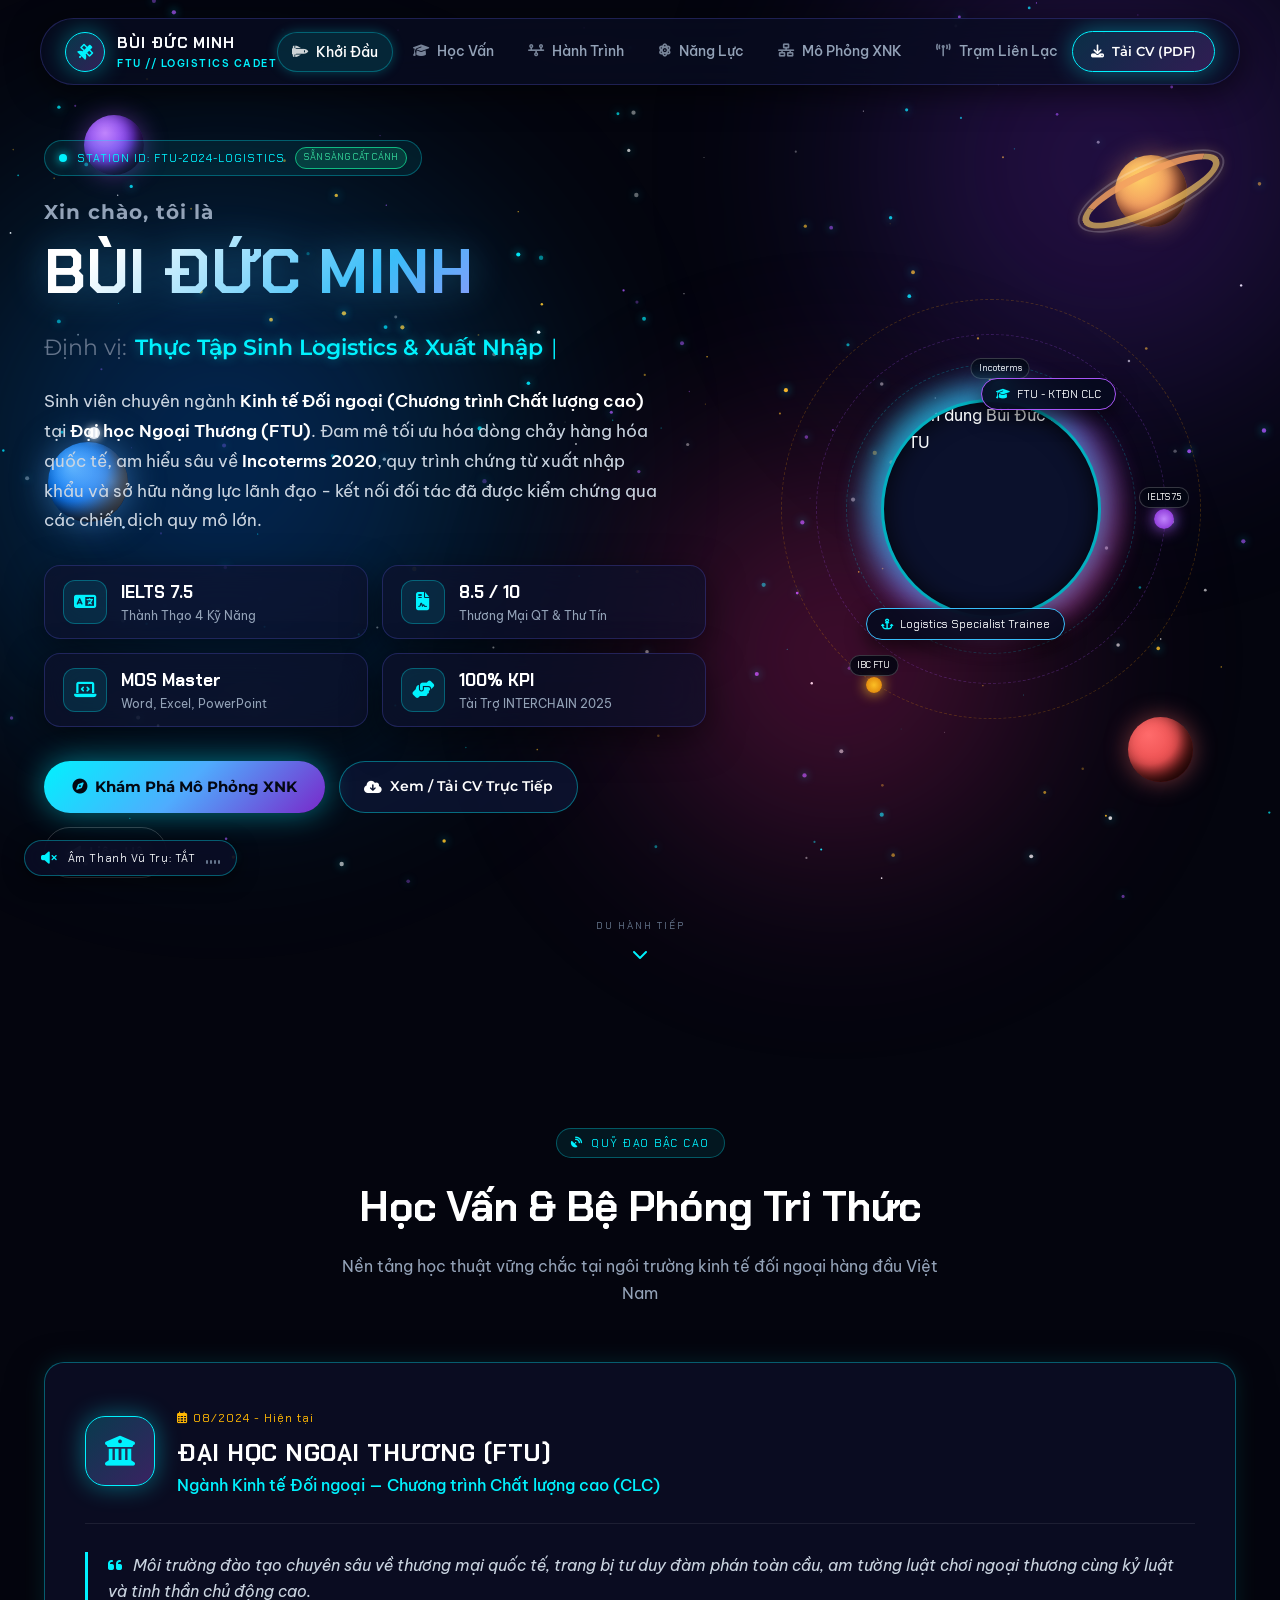
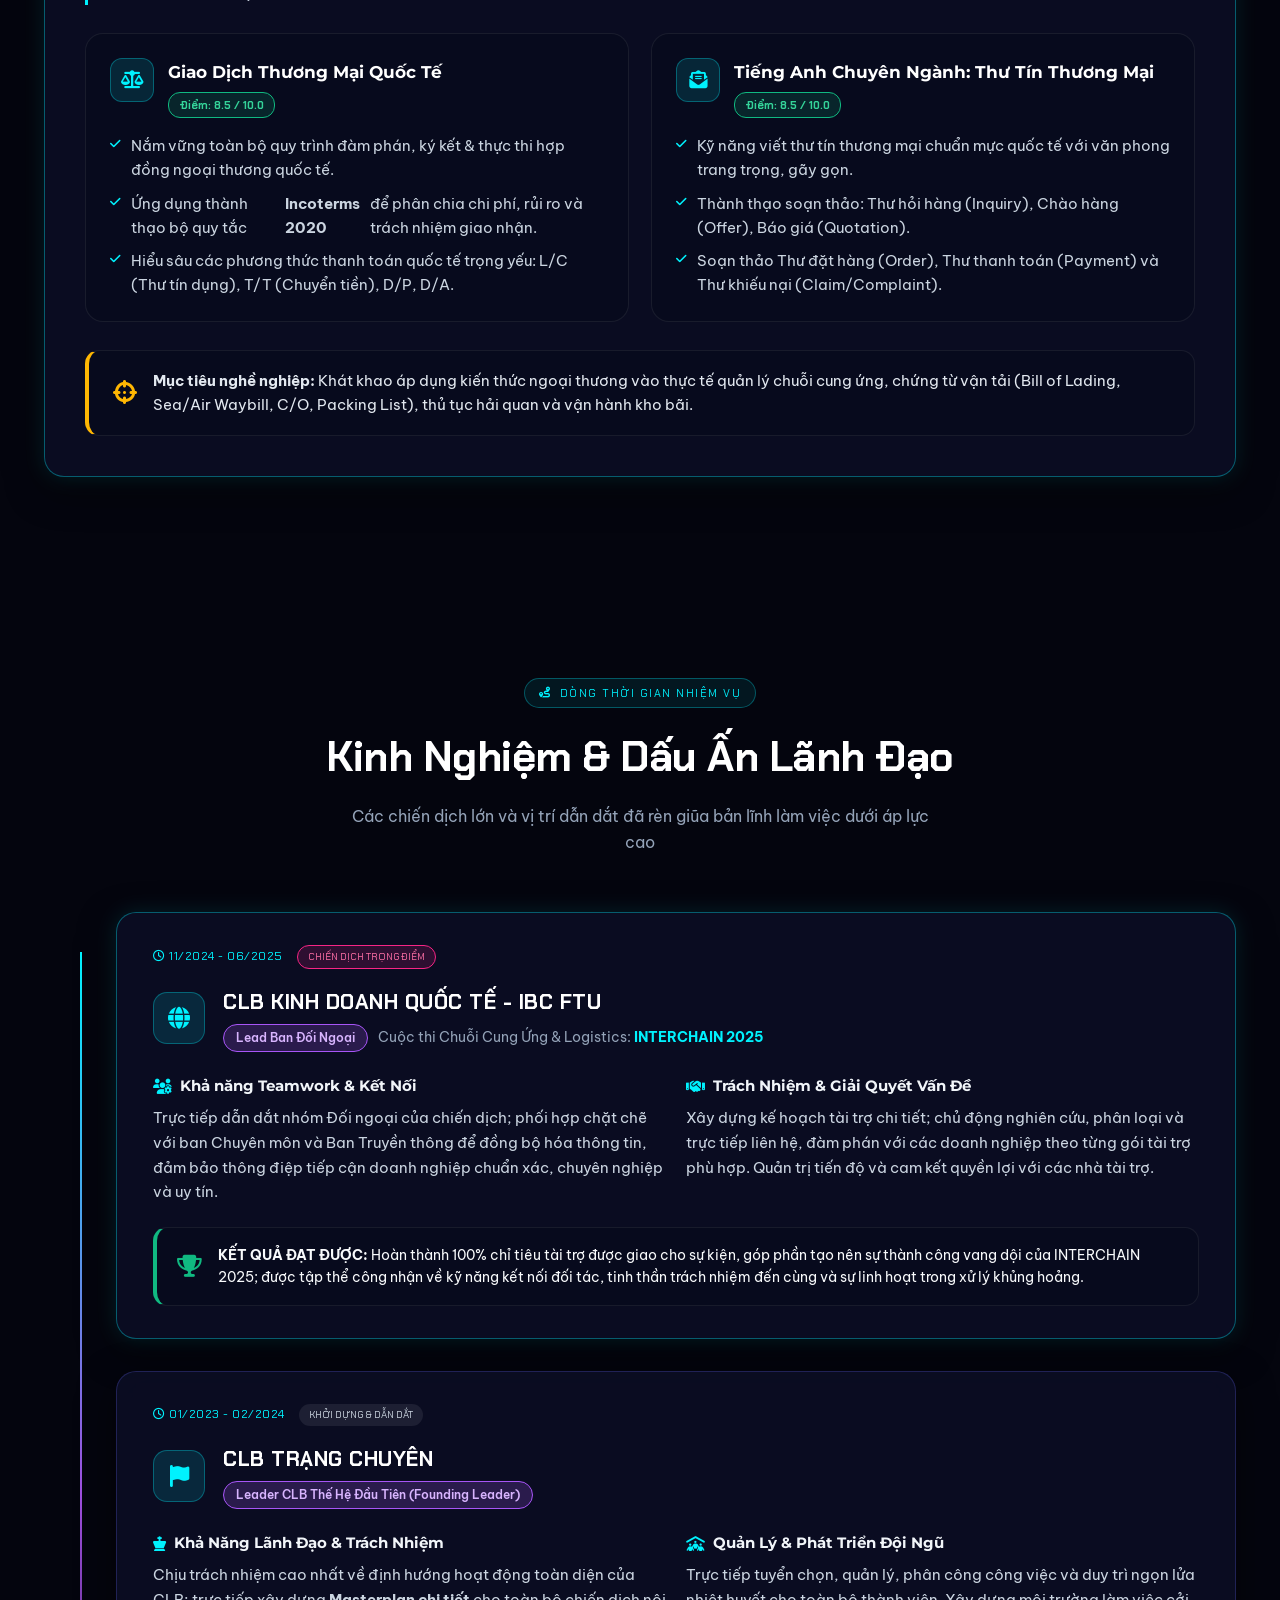
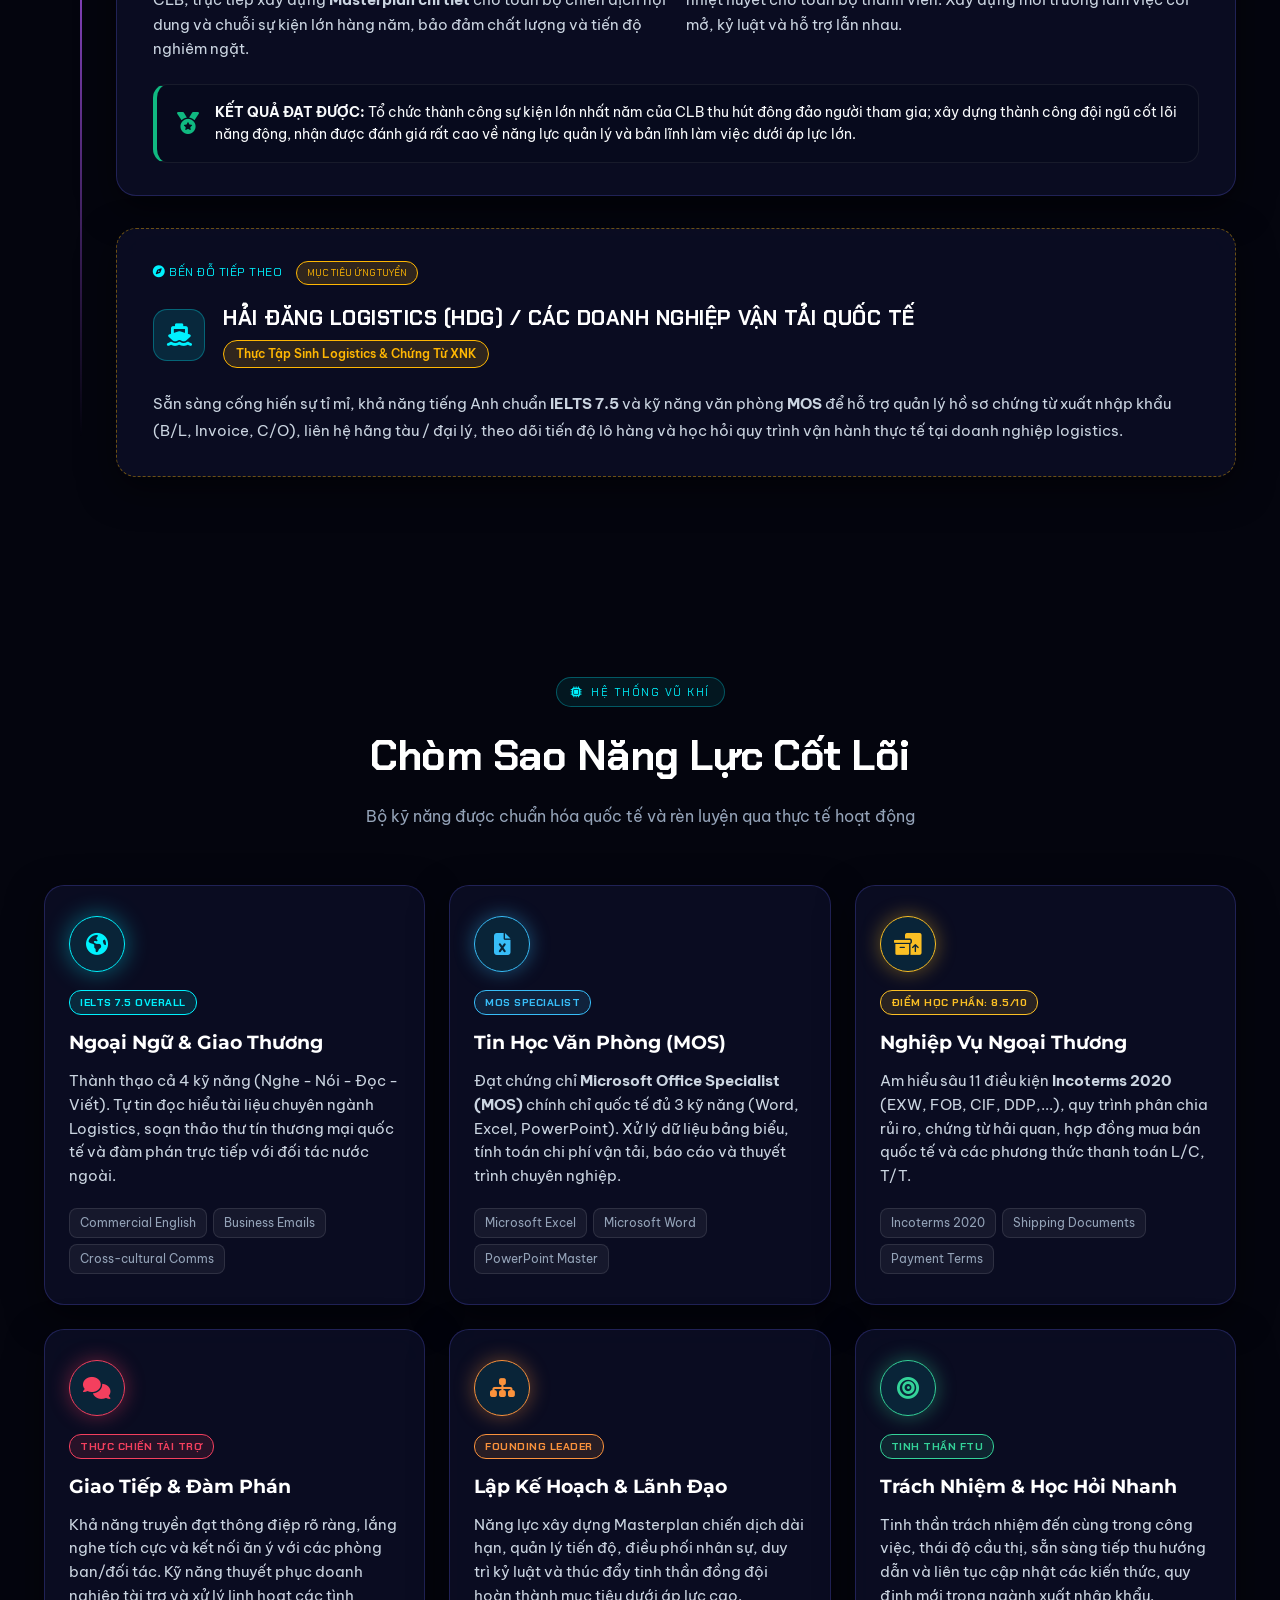
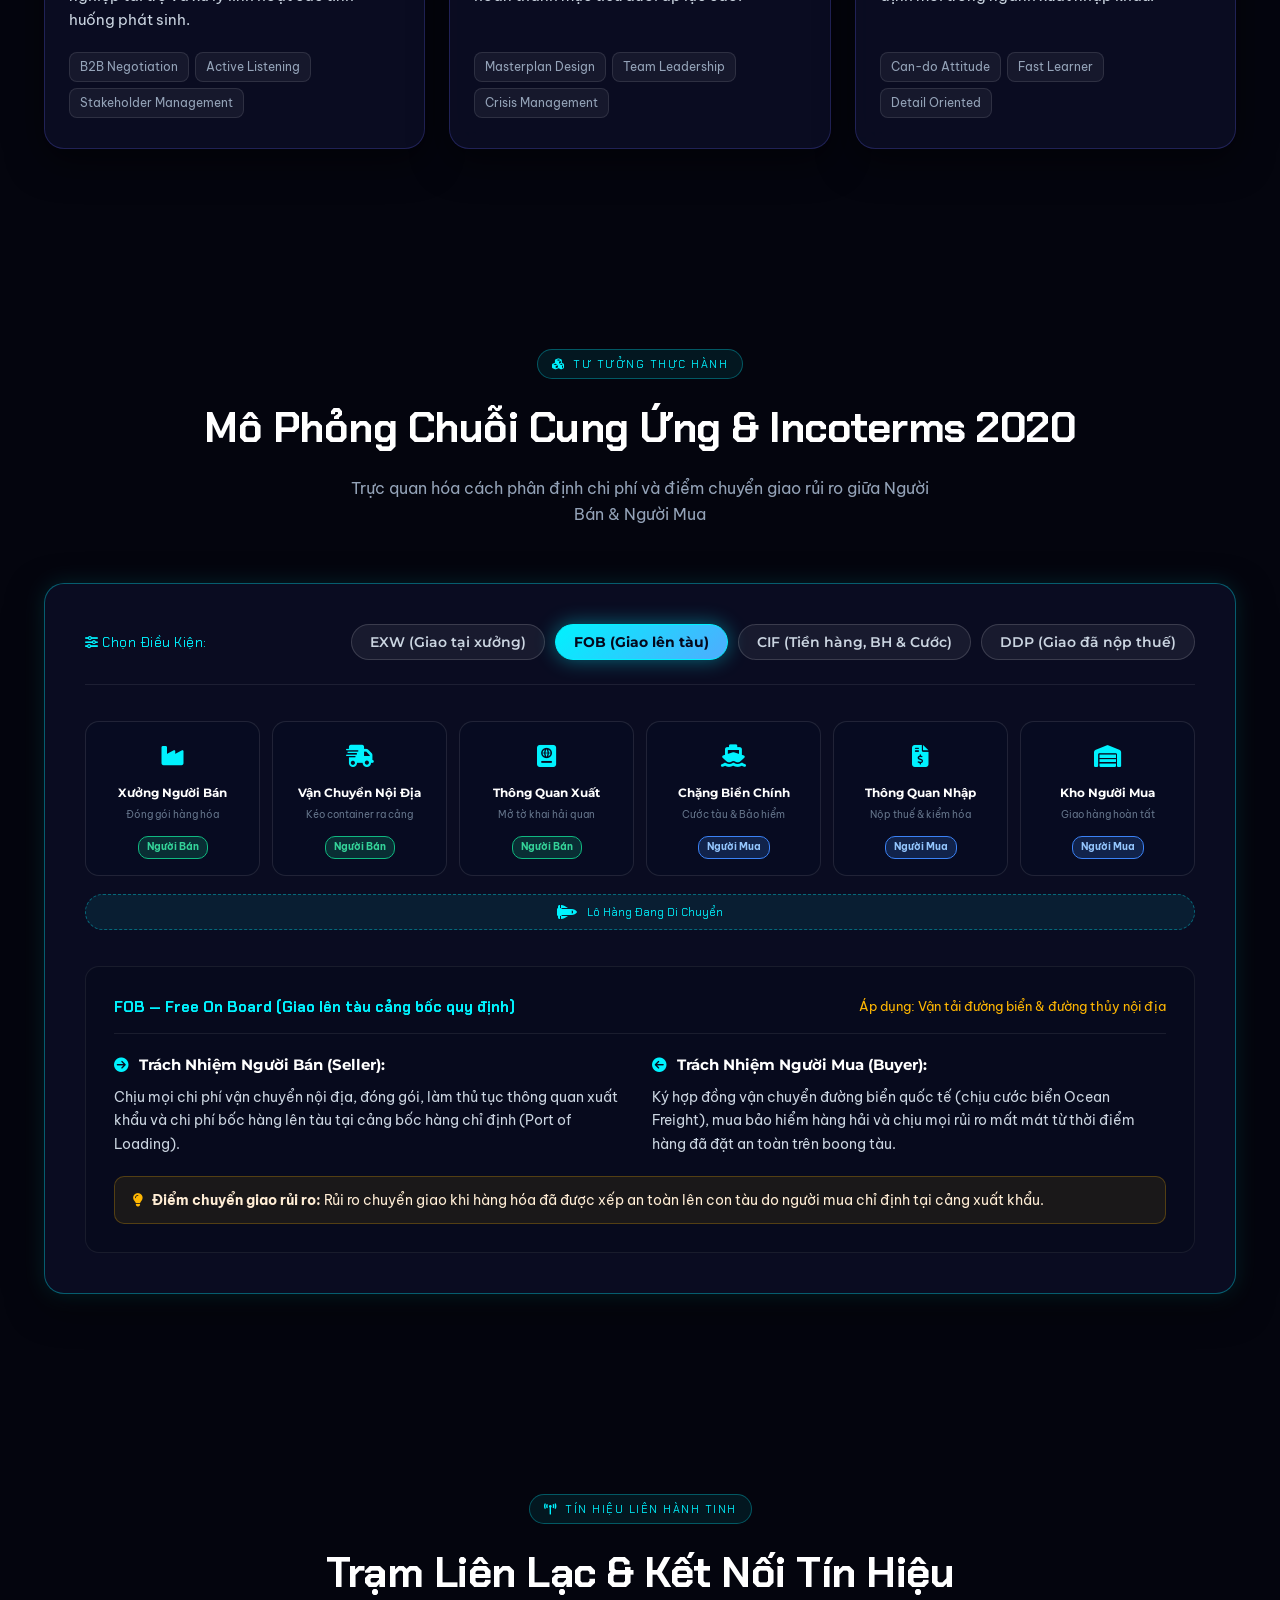
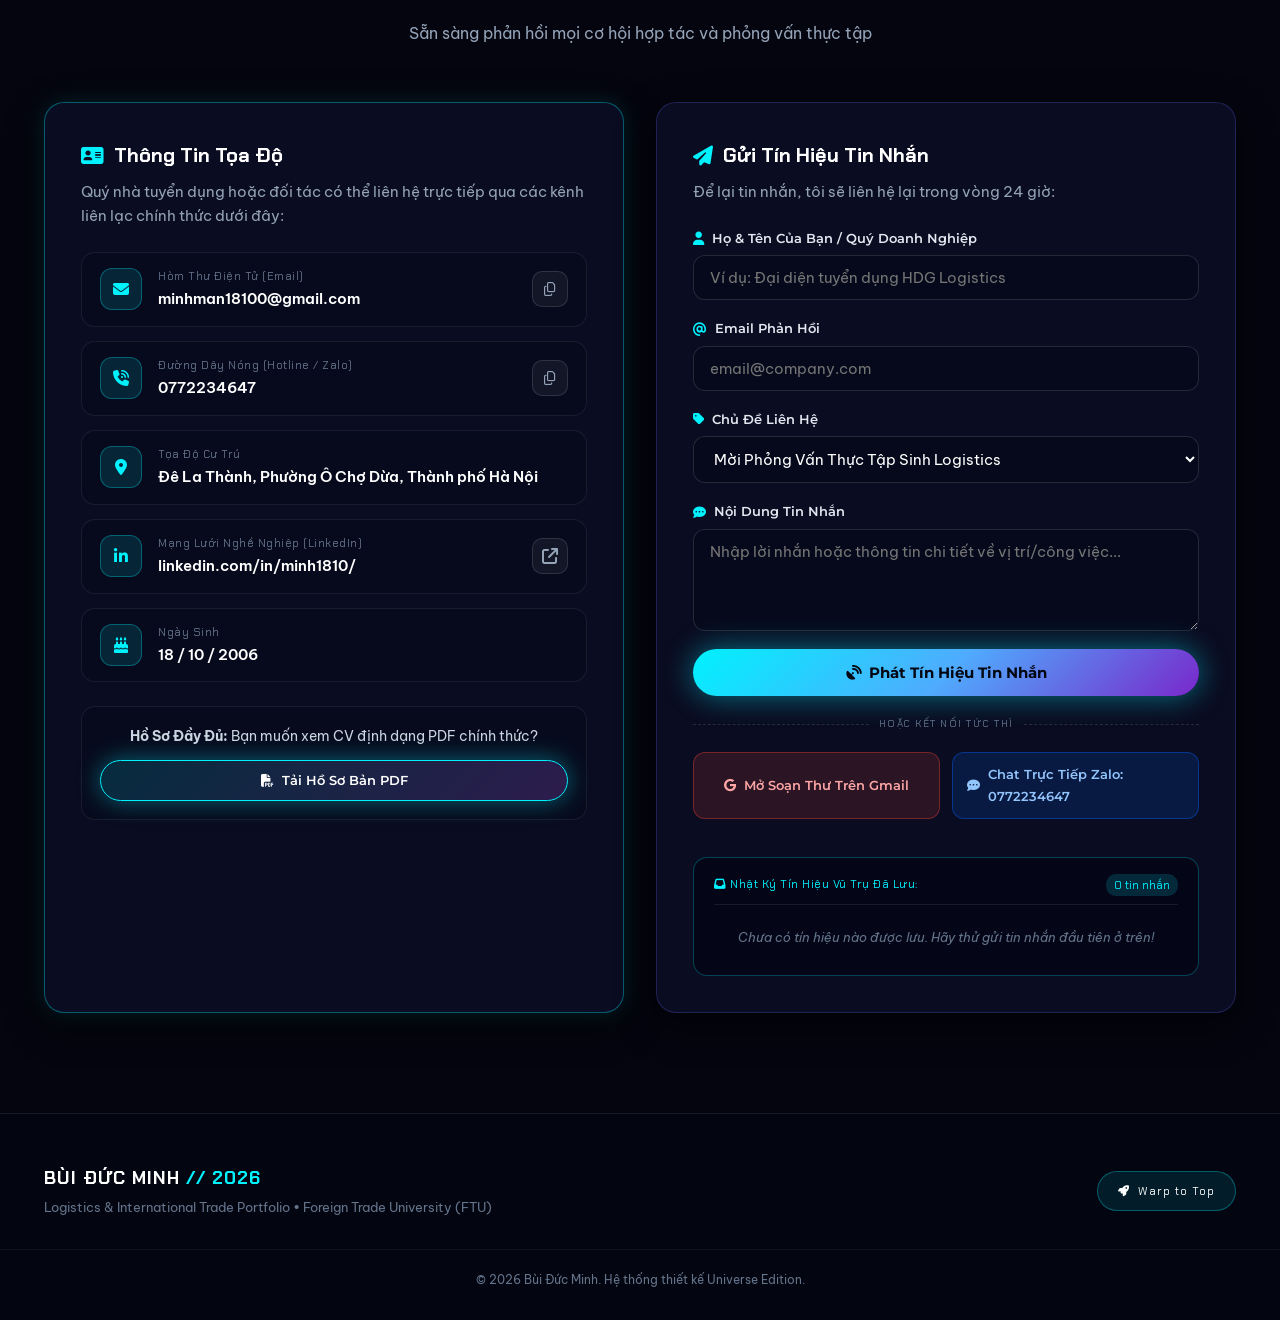
==== index.html @ 35452ac5 "Add files via upload" ====
<!DOCTYPE html>
<html lang="vi">

<head>
  <meta charset="UTF-8" />
  <meta name="viewport" content="width=device-width, initial-scale=1.0" />
  <title>Bùi Đức Minh | Portfolio Vũ Trụ - Logistics & International Trade</title>
  <meta name="description"
    content="Portfolio cá nhân phong cách Universe của Bùi Đức Minh - Sinh viên Kinh tế Đối ngoại CLC Đại học Ngoại Thương (FTU), Thực tập sinh Logistics, IELTS 7.5." />

  <!-- Google Fonts: Hỗ trợ tiếng Việt 100% với phong cách Vũ Trụ hiện đại (Chakra Petch & Be Vietnam Pro & Montserrat) -->
  <link rel="preconnect" href="https://fonts.googleapis.com" />
  <link rel="preconnect" href="https://fonts.gstatic.com" crossorigin />
  <link
    href="https://fonts.googleapis.com/css2?family=Be+Vietnam+Pro:ital,wght@0,300;0,400;0,500;0,600;0,700;0,800;0,900;1,400;1,600&family=Chakra+Petch:ital,wght@0,400;0,500;0,600;0,700;1,500;1,700&family=Montserrat:wght@400;500;600;700;800;900&display=swap"
    rel="stylesheet" />

  <!-- FontAwesome Icons for crisp space & UI elements -->
  <link rel="stylesheet" href="https://cdnjs.cloudflare.com/ajax/libs/font-awesome/6.5.1/css/all.min.css" />

  <link rel="stylesheet" href="style.css?v=2" />
</head>

<body class="universe-theme">

  <!-- Interactive Cosmic Canvas: Stars, Constellations, Space Dust -->
  <canvas id="cosmic-canvas"></canvas>

  <!-- Ambient Space Dust & Glow Layers -->
  <div class="nebula nebula-1"></div>
  <div class="nebula nebula-2"></div>
  <div class="nebula nebula-3"></div>

  <!-- Cosmic Audio Synthesizer (Space Drone ambient SFX) -->
  <div class="cosmic-audio-hud">
    <button id="audio-toggle-btn" class="hud-pill" title="Bật/Tắt âm thanh không gian Synth Ambient">
      <span class="hud-icon"><i class="fa-solid fa-volume-xmark" id="audio-icon"></i></span>
      <span class="hud-text" id="audio-label">Âm Thanh Vũ Trụ: TẮT</span>
      <span class="hud-freq-bars">
        <i></i><i></i><i></i><i></i>
      </span>
    </button>
  </div>

  <!-- Space Orbit Navigation Bar -->
  <header class="cosmic-nav-wrapper">
    <nav class="cosmic-nav glass-card" id="main-nav">
      <a href="#hero" class="nav-logo">
        <span class="logo-orbit"><i class="fa-solid fa-satellite"></i></span>
        <div class="logo-text">
          <span class="logo-name">BÙI ĐỨC MINH</span>
          <span class="logo-sub">FTU // LOGISTICS CADET</span>
        </div>
      </a>

      <ul class="nav-links" id="nav-menu">
        <li><a href="#hero" class="nav-link active"><i class="fa-solid fa-shuttle-space"></i> <span>Khởi Đầu</span></a>
        </li>
        <li><a href="#education" class="nav-link"><i class="fa-solid fa-graduation-cap"></i> <span>Học Vấn</span></a>
        </li>
        <li><a href="#experience" class="nav-link"><i class="fa-solid fa-timeline"></i> <span>Hành Trình</span></a></li>
        <li><a href="#skills" class="nav-link"><i class="fa-solid fa-atom"></i> <span>Năng Lực</span></a></li>
        <li><a href="#simulator" class="nav-link"><i class="fa-solid fa-network-wired"></i> <span>Mô Phỏng
              XNK</span></a></li>
        <li><a href="#contact" class="nav-link"><i class="fa-solid fa-tower-broadcast"></i> <span>Trạm Liên
              Lạc</span></a></li>
      </ul>

      <div class="nav-actions">
        <a href="assets/Bui_Duc_Minh_CV.pdf" target="_blank" class="btn-cosmic-glow" id="btn-download-cv"
          download="CV_Bui_Duc_Minh_Logistics.pdf">
          <i class="fa-solid fa-download"></i>
          <span>Tải CV (PDF)</span>
        </a>
        <button class="nav-toggle-btn" id="mobile-toggle" aria-label="Toggle Navigation">
          <span></span><span></span><span></span>
        </button>
      </div>
    </nav>
  </header>

  <!-- Interactive Floating Planets in Background Space -->
  <div class="background-solar-system" aria-hidden="true">
    <!-- Planet 1: Saturn with Ring (FTU Orbit) -->
    <div class="celestial-body planet-saturn" data-scroll-speed="0.08" title="Hành tinh FTU">
      <div class="planet-sphere"></div>
      <div class="saturn-ring"></div>
      <div class="celestial-label">🪐 Quỹ Đạo FTU</div>
    </div>

    <!-- Planet 2: Terra Azure (Logistics Ocean & Atmosphere) -->
    <div class="celestial-body planet-terra" data-scroll-speed="-0.06" title="Hành tinh Chuỗi Cung Ứng">
      <div class="planet-sphere">
        <div class="cloud-layer"></div>
      </div>
      <div class="orbit-satellite">
        <div class="mini-moon"></div>
      </div>
      <div class="celestial-label">🌍 Logistics Hub</div>
    </div>

    <!-- Planet 3: Crimson Mars (INTERCHAIN Lead) -->
    <div class="celestial-body planet-mars" data-scroll-speed="0.12" title="Hành tinh INTERCHAIN">
      <div class="planet-sphere"></div>
      <div class="celestial-label">🔴 INTERCHAIN 2025</div>
    </div>

    <!-- Planet 4: Electric Violet Neptune (Global Commerce) -->
    <div class="celestial-body planet-neptune" data-scroll-speed="-0.1" title="Hành tinh Ngoại Thương">
      <div class="planet-sphere"></div>
      <div class="celestial-label">🔮 Ngoại Thương CLC</div>
    </div>
  </div>

  <main>
    <!-- HERO SECTION: Mission Command & Planetary Avatar -->
    <section id="hero" class="hero-section">
      <div class="container hero-container">

        <!-- Left: Cosmic Telemetry & Intro Text -->
        <div class="hero-content">
          <div class="telemetry-badge">
            <span class="live-pulse"></span>
            <span class="badge-code">STATION ID: FTU-2024-LOGISTICS</span>
            <span class="badge-status">SẴN SÀNG CẤT CÁNH</span>
          </div>

          <h1 class="hero-title">
            <span class="title-sub">Xin chào, tôi là</span>
            <span class="title-main neon-text-gradient">BÙI ĐỨC MINH</span>
          </h1>

          <div class="hero-dynamic-role">
            <span class="role-prefix">Định vị:</span>
            <span class="typing-role" id="typing-text">Thực Tập Sinh Logistics & Xuất Nhập Khẩu</span>
            <span class="cursor-blink">|</span>
          </div>

          <p class="hero-description">
            Sinh viên chuyên ngành <strong>Kinh tế Đối ngoại (Chương trình Chất lượng cao)</strong> tại
            <strong>Đại học Ngoại Thương (FTU)</strong>. Đam mê tối ưu hóa dòng chảy hàng hóa quốc tế,
            am hiểu sâu về <strong>Incoterms 2020</strong>, quy trình chứng từ xuất nhập khẩu và sở hữu năng lực
            lãnh đạo - kết nối đối tác đã được kiểm chứng qua các chiến dịch quy mô lớn.
          </p>

          <!-- Core Stat Stellar Badges -->
          <div class="stellar-stats-grid">
            <div class="stat-pill glass-card">
              <div class="stat-icon"><i class="fa-solid fa-language"></i></div>
              <div class="stat-info">
                <span class="stat-number">IELTS 7.5</span>
                <span class="stat-tag">Thành Thạo 4 Kỹ Năng</span>
              </div>
            </div>

            <div class="stat-pill glass-card">
              <div class="stat-icon"><i class="fa-solid fa-file-contract"></i></div>
              <div class="stat-info">
                <span class="stat-number">8.5 / 10</span>
                <span class="stat-tag">Thương Mại QT & Thư Tín</span>
              </div>
            </div>

            <div class="stat-pill glass-card">
              <div class="stat-icon"><i class="fa-solid fa-laptop-code"></i></div>
              <div class="stat-info">
                <span class="stat-number">MOS Master</span>
                <span class="stat-tag">Word, Excel, PowerPoint</span>
              </div>
            </div>

            <div class="stat-pill glass-card">
              <div class="stat-icon"><i class="fa-solid fa-handshake-angle"></i></div>
              <div class="stat-info">
                <span class="stat-number">100% KPI</span>
                <span class="stat-tag">Tài Trợ INTERCHAIN 2025</span>
              </div>
            </div>
          </div>

          <!-- Hero Action Buttons -->
          <div class="hero-cta-group">
            <a href="#simulator" class="btn-primary-warp">
              <span><i class="fa-solid fa-compass"></i> Khám Phá Mô Phỏng XNK</span>
              <div class="btn-warp-aura"></div>
            </a>
            <a href="assets/Bui_Duc_Minh_CV.pdf" target="_blank" class="btn-secondary-space"
              download="CV_Bui_Duc_Minh_Logistics.pdf">
              <i class="fa-solid fa-cloud-arrow-down"></i>
              <span>Xem / Tải CV Trực Tiếp</span>
            </a>
            <a href="#contact" class="btn-outline-starlight">
              <i class="fa-solid fa-paper-plane"></i>
              <span>Liên Hệ</span>
            </a>
          </div>
        </div>

        <!-- Right: Cosmic Portrait with Orbiting Rings & Planets -->
        <div class="hero-visual">
          <div class="avatar-orbit-system" id="hero-orbit-system">

            <!-- Elliptical Orbit Rings -->
            <div class="orbit-ring ring-inner">
              <div class="orbiting-planet mini-planet-1" title="Incoterms 2020">
                <span class="planet-tag">Incoterms</span>
              </div>
            </div>
            <div class="orbit-ring ring-middle">
              <div class="orbiting-planet mini-planet-2" title="IELTS 7.5">
                <span class="planet-tag">IELTS 7.5</span>
              </div>
            </div>
            <div class="orbit-ring ring-outer">
              <div class="orbiting-planet mini-planet-3" title="IBC FTU">
                <span class="planet-tag">IBC FTU</span>
              </div>
            </div>

            <!-- Central Holographic Portrait Container -->
            <div class="avatar-core-wrapper">
              <div class="avatar-glow-halo"></div>
              <div class="avatar-frame">
                <img src="assets/avatar.png" alt="Chân dung Bùi Đức Minh - FTU" class="avatar-img" />
              </div>
              <!-- Floating HUD Data Chip -->
              <div class="avatar-hud-chip top-chip">
                <i class="fa-solid fa-graduation-cap"></i> FTU - KTĐN CLC
              </div>
              <div class="avatar-hud-chip bottom-chip">
                <i class="fa-solid fa-anchor"></i> Logistics Specialist Trainee
              </div>
            </div>

          </div>
        </div>

      </div>

      <!-- Scroll Indicator Wave -->
      <a href="#education" class="scroll-down-hint">
        <span class="scroll-label">DU HÀNH TIẾP</span>
        <div class="scroll-arrow"><i class="fa-solid fa-chevron-down"></i></div>
      </a>
    </section>

    <!-- SECTION 1: HỌC VẤN & BỆ PHÓNG TRI THỨC (Education - FTU Orbit) -->
    <section id="education" class="section-container">
      <div class="section-header text-center">
        <div class="section-tag-hud"><i class="fa-solid fa-satellite-dish"></i> QUỸ ĐẠO BẬC CAO</div>
        <h2 class="section-title">Học Vấn & Bệ Phóng Tri Thức</h2>
        <p class="section-subtitle">Nền tảng học thuật vững chắc tại ngôi trường kinh tế đối ngoại hàng đầu Việt Nam</p>
      </div>

      <div class="education-grid">
        <!-- Main University Card -->
        <div class="edu-card main-edu glass-card glow-border">
          <div class="edu-header">
            <div class="edu-crest">
              <i class="fa-solid fa-building-columns"></i>
            </div>
            <div class="edu-heading">
              <span class="edu-period"><i class="fa-regular fa-calendar-days"></i> 08/2024 - Hiện tại</span>
              <h3 class="edu-school">ĐẠI HỌC NGOẠI THƯƠNG (FTU)</h3>
              <div class="edu-degree">Ngành Kinh tế Đối ngoại — Chương trình Chất lượng cao (CLC)</div>
            </div>
          </div>

          <div class="edu-body">
            <p class="edu-mission-quote">
              <i class="fa-solid fa-quote-left"></i>
              Môi trường đào tạo chuyên sâu về thương mại quốc tế, trang bị tư duy đàm phán toàn cầu,
              am tường luật chơi ngoại thương cùng kỷ luật và tinh thần chủ động cao.
            </p>

            <div class="edu-courses-showcase">
              <div class="course-box glass-inset">
                <div class="course-head">
                  <div class="course-icon"><i class="fa-solid fa-scale-balanced"></i></div>
                  <div class="course-meta">
                    <h4>Giao Dịch Thương Mại Quốc Tế</h4>
                    <span class="score-badge">Điểm: 8.5 / 10.0</span>
                  </div>
                </div>
                <ul class="course-points">
                  <li><i class="fa-solid fa-check"></i> Nắm vững toàn bộ quy trình đàm phán, ký kết & thực thi hợp đồng
                    ngoại thương quốc tế.</li>
                  <li><i class="fa-solid fa-check"></i> Ứng dụng thành thạo bộ quy tắc <strong>Incoterms 2020</strong>
                    để phân chia chi phí, rủi ro và trách nhiệm giao nhận.</li>
                  <li><i class="fa-solid fa-check"></i> Hiểu sâu các phương thức thanh toán quốc tế trọng yếu: L/C (Thư
                    tín dụng), T/T (Chuyển tiền), D/P, D/A.</li>
                </ul>
              </div>

              <div class="course-box glass-inset">
                <div class="course-head">
                  <div class="course-icon"><i class="fa-solid fa-envelope-open-text"></i></div>
                  <div class="course-meta">
                    <h4>Tiếng Anh Chuyên Ngành: Thư Tín Thương Mại</h4>
                    <span class="score-badge">Điểm: 8.5 / 10.0</span>
                  </div>
                </div>
                <ul class="course-points">
                  <li><i class="fa-solid fa-check"></i> Kỹ năng viết thư tín thương mại chuẩn mực quốc tế với văn phong
                    trang trọng, gãy gọn.</li>
                  <li><i class="fa-solid fa-check"></i> Thành thạo soạn thảo: Thư hỏi hàng (Inquiry), Chào hàng (Offer),
                    Báo giá (Quotation).</li>
                  <li><i class="fa-solid fa-check"></i> Soạn thảo Thư đặt hàng (Order), Thư thanh toán (Payment) và Thư
                    khiếu nại (Claim/Complaint).</li>
                </ul>
              </div>
            </div>

            <!-- Logistics Goal Highlight -->
            <div class="target-callout glass-inset">
              <div class="callout-icon"><i class="fa-solid fa-crosshairs"></i></div>
              <div class="callout-content">
                <strong>Mục tiêu nghề nghiệp:</strong> Khát khao áp dụng kiến thức ngoại thương vào thực tế quản lý
                chuỗi cung ứng,
                chứng từ vận tải (Bill of Lading, Sea/Air Waybill, C/O, Packing List), thủ tục hải quan và vận hành kho
                bãi.
              </div>
            </div>
          </div>
        </div>
      </div>
    </section>

    <!-- SECTION 2: HÀNH TRÌNH KHÁM PHÁ & THỰC CHIẾN (Experience - Mission Trajectory) -->
    <section id="experience" class="section-container">
      <div class="section-header text-center">
        <div class="section-tag-hud"><i class="fa-solid fa-route"></i> DÒNG THỜI GIAN NHIỆM VỤ</div>
        <h2 class="section-title">Kinh Nghiệm & Dấu Ấn Lãnh Đạo</h2>
        <p class="section-subtitle">Các chiến dịch lớn và vị trí dẫn dắt đã rèn giũa bản lĩnh làm việc dưới áp lực cao
        </p>
      </div>

      <div class="mission-timeline">

        <!-- Timeline Item 1: INTERCHAIN 2025 - IBC FTU -->
        <div class="timeline-station glass-card glow-border" data-station="1">
          <div class="station-telemetry">
            <span class="station-year"><i class="fa-regular fa-clock"></i> 11/2024 - 06/2025</span>
            <span class="station-status status-active">CHIẾN DỊCH TRỌNG ĐIỂM</span>
          </div>

          <div class="station-header">
            <div class="station-logo-box"><i class="fa-solid fa-globe"></i></div>
            <div class="station-titles">
              <h3 class="station-name">CLB KINH DOANH QUỐC TẾ - IBC FTU</h3>
              <div class="station-role">
                <span class="role-badge">Lead Ban Đối Ngoại</span>
                <span class="campaign-title">Cuộc thi Chuỗi Cung Ứng & Logistics: <strong>INTERCHAIN
                    2025</strong></span>
              </div>
            </div>
          </div>

          <div class="station-details-grid">
            <div class="station-block">
              <h4><i class="fa-solid fa-users-gear"></i> Khả năng Teamwork & Kết Nối</h4>
              <p>Trực tiếp dẫn dắt nhóm Đối ngoại của chiến dịch; phối hợp chặt chẽ với ban Chuyên môn và Ban Truyền
                thông để đồng bộ hóa thông tin, đảm bảo thông điệp tiếp cận doanh nghiệp chuẩn xác, chuyên nghiệp và uy
                tín.</p>
            </div>

            <div class="station-block">
              <h4><i class="fa-solid fa-handshake"></i> Trách Nhiệm & Giải Quyết Vấn Đề</h4>
              <p>Xây dựng kế hoạch tài trợ chi tiết; chủ động nghiên cứu, phân loại và trực tiếp liên hệ, đàm phán với
                các doanh nghiệp theo từng gói tài trợ phù hợp. Quản trị tiến độ và cam kết quyền lợi với các nhà tài
                trợ.</p>
            </div>
          </div>

          <div class="station-achievement glass-inset">
            <div class="achieve-icon"><i class="fa-solid fa-trophy"></i></div>
            <div class="achieve-text">
              <strong>KẾT QUẢ ĐẠT ĐƯỢC:</strong> Hoàn thành 100% chỉ tiêu tài trợ được giao cho sự kiện, góp phần tạo
              nên sự thành công vang dội của INTERCHAIN 2025; được tập thể công nhận về kỹ năng kết nối đối tác, tinh
              thần trách nhiệm đến cùng và sự linh hoạt trong xử lý khủng hoảng.
            </div>
          </div>
        </div>

        <!-- Timeline Item 2: CLB TRẠNG CHUYÊN -->
        <div class="timeline-station glass-card" data-station="2">
          <div class="station-telemetry">
            <span class="station-year"><i class="fa-regular fa-clock"></i> 01/2023 - 02/2024</span>
            <span class="station-status">KHỞI DỰNG & DẪN DẮT</span>
          </div>

          <div class="station-header">
            <div class="station-logo-box"><i class="fa-solid fa-flag"></i></div>
            <div class="station-titles">
              <h3 class="station-name">CLB TRẠNG CHUYÊN</h3>
              <div class="station-role">
                <span class="role-badge">Leader CLB Thế Hệ Đầu Tiên (Founding Leader)</span>
              </div>
            </div>
          </div>

          <div class="station-details-grid">
            <div class="station-block">
              <h4><i class="fa-solid fa-chess-king"></i> Khả Năng Lãnh Đạo & Trách Nhiệm</h4>
              <p>Chịu trách nhiệm cao nhất về định hướng hoạt động toàn diện của CLB; trực tiếp xây dựng
                <strong>Masterplan chi tiết</strong> cho toàn bộ chiến dịch nội dung và chuỗi sự kiện lớn hàng năm, bảo
                đảm chất lượng và tiến độ nghiêm ngặt.
              </p>
            </div>

            <div class="station-block">
              <h4><i class="fa-solid fa-people-roof"></i> Quản Lý & Phát Triển Đội Ngũ</h4>
              <p>Trực tiếp tuyển chọn, quản lý, phân công công việc và duy trì ngọn lửa nhiệt huyết cho toàn bộ thành
                viên. Xây dựng môi trường làm việc cởi mở, kỷ luật và hỗ trợ lẫn nhau.</p>
            </div>
          </div>

          <div class="station-achievement glass-inset">
            <div class="achieve-icon"><i class="fa-solid fa-medal"></i></div>
            <div class="achieve-text">
              <strong>KẾT QUẢ ĐẠT ĐƯỢC:</strong> Tổ chức thành công sự kiện lớn nhất năm của CLB thu hút đông đảo người
              tham gia; xây dựng thành công đội ngũ cốt lõi năng động, nhận được đánh giá rất cao về năng lực quản lý và
              bản lĩnh làm việc dưới áp lực lớn.
            </div>
          </div>
        </div>

        <!-- Timeline Item 3: NEXT TARGET (Hải Đăng Logistics / Global Supply Chain) -->
        <div class="timeline-station glass-card future-station" data-station="3">
          <div class="station-telemetry">
            <span class="station-year"><i class="fa-solid fa-compass"></i> BẾN ĐỖ TIẾP THEO</span>
            <span class="station-status status-target">MỤC TIÊU ỨNG TUYỂN</span>
          </div>

          <div class="station-header">
            <div class="station-logo-box"><i class="fa-solid fa-ship"></i></div>
            <div class="station-titles">
              <h3 class="station-name">HẢI ĐĂNG LOGISTICS (HDG) / CÁC DOANH NGHIỆP VẬN TẢI QUỐC TẾ</h3>
              <div class="station-role">
                <span class="role-badge badge-glow">Thực Tập Sinh Logistics & Chứng Từ XNK</span>
              </div>
            </div>
          </div>

          <div class="station-future-desc">
            <p>
              Sẵn sàng cống hiến sự tỉ mỉ, khả năng tiếng Anh chuẩn <strong>IELTS 7.5</strong> và kỹ năng văn phòng
              <strong>MOS</strong> để hỗ trợ quản lý hồ sơ chứng từ xuất nhập khẩu (B/L, Invoice, C/O), liên hệ hãng tàu
              / đại lý,
              theo dõi tiến độ lô hàng và học hỏi quy trình vận hành thực tế tại doanh nghiệp logistics.
            </p>
          </div>
        </div>

      </div>
    </section>

    <!-- SECTION 3: CHÙM SAO NĂNG LỰC (Skills & Superpowers Constellation) -->
    <section id="skills" class="section-container">
      <div class="section-header text-center">
        <div class="section-tag-hud"><i class="fa-solid fa-microchip"></i> HỆ THỐNG VŨ KHÍ</div>
        <h2 class="section-title">Chòm Sao Năng Lực Cốt Lõi</h2>
        <p class="section-subtitle">Bộ kỹ năng được chuẩn hóa quốc tế và rèn luyện qua thực tế hoạt động</p>
      </div>

      <div class="skills-constellation-grid">

        <!-- Skill 1: Ngoại Ngữ IELTS 7.5 -->
        <div class="skill-sphere-card glass-card">
          <div class="sphere-icon-ring">
            <i class="fa-solid fa-earth-americas"></i>
          </div>
          <div class="skill-level-badge">IELTS 7.5 OVERALL</div>
          <h3 class="skill-title">Ngoại Ngữ & Giao Thương</h3>
          <p class="skill-desc">
            Thành thạo cả 4 kỹ năng (Nghe - Nói - Đọc - Viết). Tự tin đọc hiểu tài liệu chuyên ngành Logistics,
            soạn thảo thư tín thương mại quốc tế và đàm phán trực tiếp với đối tác nước ngoài.
          </p>
          <div class="skill-tags">
            <span>Commercial English</span>
            <span>Business Emails</span>
            <span>Cross-cultural Comms</span>
          </div>
        </div>

        <!-- Skill 2: Tin Học Văn Phòng MOS -->
        <div class="skill-sphere-card glass-card">
          <div class="sphere-icon-ring ring-cyan">
            <i class="fa-solid fa-file-excel"></i>
          </div>
          <div class="skill-level-badge badge-cyan">MOS SPECIALIST</div>
          <h3 class="skill-title">Tin Học Văn Phòng (MOS)</h3>
          <p class="skill-desc">
            Đạt chứng chỉ <strong>Microsoft Office Specialist (MOS)</strong> chính chỉ quốc tế đủ 3 kỹ năng
            (Word, Excel, PowerPoint). Xử lý dữ liệu bảng biểu, tính toán chi phí vận tải, báo cáo và thuyết trình
            chuyên nghiệp.
          </p>
          <div class="skill-tags">
            <span>Microsoft Excel</span>
            <span>Microsoft Word</span>
            <span>PowerPoint Master</span>
          </div>
        </div>

        <!-- Skill 3: Incoterms & Ngoại Thương -->
        <div class="skill-sphere-card glass-card">
          <div class="sphere-icon-ring ring-gold">
            <i class="fa-solid fa-boxes-packing"></i>
          </div>
          <div class="skill-level-badge badge-gold">ĐIỂM HỌC PHẦN: 8.5/10</div>
          <h3 class="skill-title">Nghiệp Vụ Ngoại Thương</h3>
          <p class="skill-desc">
            Am hiểu sâu 11 điều kiện <strong>Incoterms 2020</strong> (EXW, FOB, CIF, DDP,...), quy trình phân chia rủi
            ro,
            chứng từ hải quan, hợp đồng mua bán quốc tế và các phương thức thanh toán L/C, T/T.
          </p>
          <div class="skill-tags">
            <span>Incoterms 2020</span>
            <span>Shipping Documents</span>
            <span>Payment Terms</span>
          </div>
        </div>

        <!-- Skill 4: Đàm Phán & Giao Tiếp -->
        <div class="skill-sphere-card glass-card">
          <div class="sphere-icon-ring ring-pink">
            <i class="fa-solid fa-comments"></i>
          </div>
          <div class="skill-level-badge badge-pink">THỰC CHIẾN TÀI TRỢ</div>
          <h3 class="skill-title">Giao Tiếp & Đàm Phán</h3>
          <p class="skill-desc">
            Khả năng truyền đạt thông điệp rõ ràng, lắng nghe tích cực và kết nối ăn ý với các phòng ban/đối tác.
            Kỹ năng thuyết phục doanh nghiệp tài trợ và xử lý linh hoạt các tình huống phát sinh.
          </p>
          <div class="skill-tags">
            <span>B2B Negotiation</span>
            <span>Active Listening</span>
            <span>Stakeholder Management</span>
          </div>
        </div>

        <!-- Skill 5: Quản Lý Dự Án & Masterplan -->
        <div class="skill-sphere-card glass-card">
          <div class="sphere-icon-ring ring-orange">
            <i class="fa-solid fa-sitemap"></i>
          </div>
          <div class="skill-level-badge badge-orange">FOUNDING LEADER</div>
          <h3 class="skill-title">Lập Kế Hoạch & Lãnh Đạo</h3>
          <p class="skill-desc">
            Năng lực xây dựng Masterplan chiến dịch dài hạn, quản lý tiến độ, điều phối nhân sự,
            duy trì kỷ luật và thúc đẩy tinh thần đồng đội hoàn thành mục tiêu dưới áp lực cao.
          </p>
          <div class="skill-tags">
            <span>Masterplan Design</span>
            <span>Team Leadership</span>
            <span>Crisis Management</span>
          </div>
        </div>

        <!-- Skill 6: Tinh Thần Cầu Tiến & Trách Nhiệm -->
        <div class="skill-sphere-card glass-card">
          <div class="sphere-icon-ring ring-green">
            <i class="fa-solid fa-bullseye"></i>
          </div>
          <div class="skill-level-badge badge-green">TINH THẦN FTU</div>
          <h3 class="skill-title">Trách Nhiệm & Học Hỏi Nhanh</h3>
          <p class="skill-desc">
            Tinh thần trách nhiệm đến cùng trong công việc, thái độ cầu thị, sẵn sàng tiếp thu hướng dẫn
            và liên tục cập nhật các kiến thức, quy định mới trong ngành xuất nhập khẩu.
          </p>
          <div class="skill-tags">
            <span>Can-do Attitude</span>
            <span>Fast Learner</span>
            <span>Detail Oriented</span>
          </div>
        </div>

      </div>
    </section>

    <!-- SECTION 4: TRẠM MÔ PHỎNG DÒNG CHẢY LOGISTICS (Interactive Incoterms Simulator) -->
    <section id="simulator" class="section-container">
      <div class="section-header text-center">
        <div class="section-tag-hud"><i class="fa-solid fa-cubes"></i> TƯ TƯỞNG THỰC HÀNH</div>
        <h2 class="section-title">Mô Phỏng Chuỗi Cung Ứng & Incoterms 2020</h2>
        <p class="section-subtitle">Trực quan hóa cách phân định chi phí và điểm chuyển giao rủi ro giữa Người Bán &
          Người Mua</p>
      </div>

      <div class="simulator-wrapper glass-card glow-border">

        <!-- Incoterm Selector Bar -->
        <div class="sim-selector-bar">
          <span class="selector-label"><i class="fa-solid fa-sliders"></i> Chọn Điều Kiện:</span>
          <div class="term-buttons" id="term-buttons">
            <button class="term-btn active" data-term="EXW">EXW (Giao tại xưởng)</button>
            <button class="term-btn" data-term="FOB">FOB (Giao lên tàu)</button>
            <button class="term-btn" data-term="CIF">CIF (Tiền hàng, BH & Cước)</button>
            <button class="term-btn" data-term="DDP">DDP (Giao đã nộp thuế)</button>
          </div>
        </div>

        <!-- Visual Voyage Stages -->
        <div class="voyage-track-container">
          <div class="voyage-stages">

            <div class="stage-step" id="stage-factory">
              <div class="step-icon"><i class="fa-solid fa-industry"></i></div>
              <div class="step-title">Xưởng Người Bán</div>
              <div class="step-desc">Đóng gói hàng hóa</div>
              <div class="step-party-tag" id="tag-factory">Người Bán</div>
            </div>

            <div class="stage-step" id="stage-origin-port">
              <div class="step-icon"><i class="fa-solid fa-truck-fast"></i></div>
              <div class="step-title">Vận Chuyển Nội Địa</div>
              <div class="step-desc">Kéo container ra cảng</div>
              <div class="step-party-tag" id="tag-origin-port">Người Bán</div>
            </div>

            <div class="stage-step" id="stage-customs-export">
              <div class="step-icon"><i class="fa-solid fa-passport"></i></div>
              <div class="step-title">Thông Quan Xuất</div>
              <div class="step-desc">Mở tờ khai hải quan</div>
              <div class="step-party-tag" id="tag-customs-export">Người Bán</div>
            </div>

            <div class="stage-step" id="stage-sea-transit">
              <div class="step-icon"><i class="fa-solid fa-ship"></i></div>
              <div class="step-title">Chặng Biển Chính</div>
              <div class="step-desc">Cước tàu & Bảo hiểm</div>
              <div class="step-party-tag" id="tag-sea-transit">Người Mua</div>
            </div>

            <div class="stage-step" id="stage-dest-port">
              <div class="step-icon"><i class="fa-solid fa-file-invoice-dollar"></i></div>
              <div class="step-title">Thông Quan Nhập</div>
              <div class="step-desc">Nộp thuế & kiểm hóa</div>
              <div class="step-party-tag" id="tag-dest-port">Người Mua</div>
            </div>

            <div class="stage-step" id="stage-warehouse">
              <div class="step-icon"><i class="fa-solid fa-warehouse"></i></div>
              <div class="step-title">Kho Người Mua</div>
              <div class="step-desc">Giao hàng hoàn tất</div>
              <div class="step-party-tag" id="tag-warehouse">Người Mua</div>
            </div>

          </div>

          <!-- Dynamic Cargo Spaceship Carrier -->
          <div class="cargo-carrier-indicator" id="cargo-ship">
            <i class="fa-solid fa-shuttle-space"></i>
            <span class="carrier-label">Lô Hàng Đang Di Chuyển</span>
          </div>
        </div>

        <!-- Dynamic Rule Description Box -->
        <div class="term-info-panel glass-inset" id="term-info-panel">
          <div class="term-info-head">
            <span class="info-badge" id="info-term-code">FOB - Free on Board (Incoterms 2020)</span>
            <span class="info-mode">Áp dụng: Vận tải đường biển & đường thủy nội địa</span>
          </div>
          <div class="term-info-content">
            <div class="info-column">
              <h5><i class="fa-solid fa-circle-arrow-right"></i> Trách Nhiệm Người Bán (Seller):</h5>
              <p id="seller-duty">Chịu mọi chi phí và rủi ro cho đến khi hàng đã xếp an toàn lên tàu tại cảng bốc hàng
                chỉ định (Port of Loading). Hoàn tất thủ tục thông quan xuất khẩu.</p>
            </div>
            <div class="info-column">
              <h5><i class="fa-solid fa-circle-arrow-left"></i> Trách Nhiệm Người Mua (Buyer):</h5>
              <p id="buyer-duty">Ký hợp đồng thuê tàu chở hàng (chịu cước biển Freight), mua bảo hiểm hàng hải và chịu
                mọi rủi ro mất mát từ thời điểm hàng đã qua lan can/đặt trên tàu.</p>
            </div>
          </div>
          <div class="term-note">
            <i class="fa-solid fa-lightbulb"></i> <strong>Điểm chuyển giao rủi ro:</strong>
            <span id="risk-point">Khi hàng hóa được đặt an toàn trên con tàu do người mua chỉ định tại cảng xuất
              khẩu.</span>
          </div>
        </div>

      </div>
    </section>

    <!-- SECTION 5: TRẠM LIÊN LẠC KHÔNG GIAN (Cosmic Contact Command) -->
    <section id="contact" class="section-container">
      <div class="section-header text-center">
        <div class="section-tag-hud"><i class="fa-solid fa-tower-broadcast"></i> TÍN HIỆU LIÊN HÀNH TINH</div>
        <h2 class="section-title">Trạm Liên Lạc & Kết Nối Tín Hiệu</h2>
        <p class="section-subtitle">Sẵn sàng phản hồi mọi cơ hội hợp tác và phỏng vấn thực tập</p>
      </div>

      <div class="contact-station-grid">

        <!-- Left: Quick Info Station Cards -->
        <div class="contact-info-panel glass-card glow-border">
          <h3 class="panel-title"><i class="fa-solid fa-address-card"></i> Thông Tin Tọa Độ</h3>
          <p class="panel-desc">
            Quý nhà tuyển dụng hoặc đối tác có thể liên hệ trực tiếp qua các kênh liên lạc chính thức dưới đây:
          </p>

          <div class="coord-items">
            <!-- Email -->
            <div class="coord-item glass-inset">
              <div class="coord-icon"><i class="fa-solid fa-envelope"></i></div>
              <div class="coord-meta">
                <span class="coord-label">Hòm Thư Điện Tử (Email)</span>
                <a href="mailto:minhman18100@gmail.com" class="coord-value">minhman18100@gmail.com</a>
              </div>
              <button class="btn-copy-coord" data-copy="minhman18100@gmail.com" title="Sao chép email">
                <i class="fa-regular fa-copy"></i>
              </button>
            </div>

            <!-- Phone -->
            <div class="coord-item glass-inset">
              <div class="coord-icon"><i class="fa-solid fa-phone-volume"></i></div>
              <div class="coord-meta">
                <span class="coord-label">Đường Dây Nóng (Hotline / Zalo)</span>
                <a href="tel:0772234647" class="coord-value">0772234647</a>
              </div>
              <button class="btn-copy-coord" data-copy="0772234647" title="Sao chép số điện thoại">
                <i class="fa-regular fa-copy"></i>
              </button>
            </div>

            <!-- Address -->
            <div class="coord-item glass-inset">
              <div class="coord-icon"><i class="fa-solid fa-location-dot"></i></div>
              <div class="coord-meta">
                <span class="coord-label">Tọa Độ Cư Trú</span>
                <span class="coord-value">Đê La Thành, Phường Ô Chợ Dừa, Thành phố Hà Nội</span>
              </div>
            </div>

            <!-- LinkedIn -->
            <div class="coord-item glass-inset">
              <div class="coord-icon"><i class="fa-brands fa-linkedin-in"></i></div>
              <div class="coord-meta">
                <span class="coord-label">Mạng Lưới Nghề Nghiệp (LinkedIn)</span>
                <a href="https://www.linkedin.com/in/minh1810/" target="_blank" rel="noopener noreferrer"
                  class="coord-value">linkedin.com/in/minh1810/</a>
              </div>
              <a href="https://www.linkedin.com/in/minh1810/" target="_blank" rel="noopener noreferrer"
                class="btn-external-link" title="Mở trang LinkedIn">
                <i class="fa-solid fa-arrow-up-right-from-square"></i>
              </a>
            </div>

            <!-- Birthdate -->
            <div class="coord-item glass-inset">
              <div class="coord-icon"><i class="fa-solid fa-cake-candles"></i></div>
              <div class="coord-meta">
                <span class="coord-label">Ngày Sinh</span>
                <span class="coord-value">18 / 10 / 2006</span>
              </div>
            </div>
          </div>

          <div class="cv-download-box glass-inset">
            <div class="cv-down-text">
              <strong>Hồ Sơ Đầy Đủ:</strong> Bạn muốn xem CV định dạng PDF chính thức?
            </div>
            <a href="assets/Bui_Duc_Minh_CV.pdf" target="_blank" class="btn-cosmic-glow w-100"
              download="CV_Bui_Duc_Minh_Logistics.pdf">
              <i class="fa-solid fa-file-pdf"></i> Tải Hồ Sơ Bản PDF
            </a>
          </div>
        </div>

        <!-- Right: Interactive Transmission Form -->
        <div class="contact-form-panel glass-card">
          <h3 class="panel-title"><i class="fa-solid fa-paper-plane"></i> Gửi Tín Hiệu Tin Nhắn</h3>
          <p class="panel-desc">Để lại tin nhắn, tôi sẽ liên hệ lại trong vòng 24 giờ:</p>

          <form id="cosmic-contact-form" class="space-form">
            <div class="form-group">
              <label for="sender-name"><i class="fa-solid fa-user"></i> Họ & Tên Của Bạn / Quý Doanh Nghiệp</label>
              <input type="text" id="sender-name" placeholder="Ví dụ: Đại diện tuyển dụng HDG Logistics" required />
            </div>

            <div class="form-group">
              <label for="sender-email"><i class="fa-solid fa-at"></i> Email Phản Hồi</label>
              <input type="email" id="sender-email" placeholder="email@company.com" required />
            </div>

            <div class="form-group">
              <label for="sender-subject"><i class="fa-solid fa-tag"></i> Chủ Đề Liên Hệ</label>
              <select id="sender-subject">
                <option value="interview">Mời Phỏng Vấn Thực Tập Sinh Logistics</option>
                <option value="freelance">Cơ Hội Hợp Tác Dự Án Ngoại Thương</option>
                <option value="networking">Giao Lưu Học Hỏi & Kết Nối</option>
                <option value="other">Chủ Đề Khác</option>
              </select>
            </div>

            <div class="form-group">
              <label for="sender-message"><i class="fa-solid fa-comment-dots"></i> Nội Dung Tin Nhắn</label>
              <textarea id="sender-message" rows="4"
                placeholder="Nhập lời nhắn hoặc thông tin chi tiết về vị trí/công việc..." required></textarea>
            </div>

            <div class="form-actions-stack">
              <button type="submit" class="btn-primary-warp w-100" id="btn-submit-transmission">
                <span><i class="fa-solid fa-satellite-dish"></i> Phát Tín Hiệu Tin Nhắn</span>
                <div class="btn-warp-aura"></div>
              </button>

              <div class="quick-contact-divider">
                <span>HOẶC KẾT NỐI TỨC THÌ</span>
              </div>

              <div class="quick-action-btns">
                <a href="https://mail.google.com/mail/?view=cm&fs=1&to=minhman18100@gmail.com&su=[Lien_He_Portfolio]%20Co_hoi_hop_tac"
                  target="_blank" class="btn-quick-contact btn-gmail" id="btn-open-gmail">
                  <i class="fa-brands fa-google"></i> Mở Soạn Thư Trên Gmail
                </a>
                <a href="https://zalo.me/0772234647" target="_blank" class="btn-quick-contact btn-zalo"
                  id="btn-open-zalo">
                  <i class="fa-solid fa-comment-dots"></i> Chat Trực Tiếp Zalo: 0772234647
                </a>
              </div>
            </div>

            <!-- Feedback Notification Box -->
            <div class="transmission-status" id="transmission-status"></div>

            <!-- Live Received Messages Panel (Nhật ký tín hiệu vũ trụ) -->
            <div class="received-inbox-panel glass-inset" id="received-inbox-panel">
              <div class="inbox-head">
                <span class="inbox-title"><i class="fa-solid fa-inbox"></i> Nhật Ký Tín Hiệu Vũ Trụ Đã Lưu:</span>
                <span class="inbox-count" id="inbox-count">0 tin nhắn</span>
              </div>
              <div class="inbox-list" id="inbox-list">
                <div class="inbox-empty">Chưa có tín hiệu nào được lưu. Hãy thử gửi tin nhắn đầu tiên ở trên!</div>
              </div>
            </div>
          </form>
        </div>

      </div>
    </section>
  </main>

  <!-- Cosmic Footer -->
  <footer class="cosmic-footer">
    <div class="container footer-content">
      <div class="footer-left">
        <div class="footer-logo">BÙI ĐỨC MINH <span>// 2026</span></div>
        <p>Logistics & International Trade Portfolio • Foreign Trade University (FTU)</p>
      </div>

      <div class="footer-right">
        <a href="#hero" class="warp-to-top" id="btn-warp-top" title="Quay lại đầu trang">
          <i class="fa-solid fa-rocket"></i>
          <span>Warp to Top</span>
        </a>
      </div>
    </div>
    <div class="footer-bottom-bar text-center">
      © 2026 Bùi Đức Minh. Hệ thống thiết kế Universe Edition.
    </div>
  </footer>

  <!-- Notification Toast Modal -->
  <div class="cosmic-toast" id="cosmic-toast">
    <div class="toast-icon"><i class="fa-solid fa-circle-check"></i></div>
    <div class="toast-message" id="toast-text">Đã sao chép vào bộ nhớ tạm!</div>
  </div>

  <script src="script.js?v=2"></script>
</body>

</html>
---- style.css ----
/* =====================================================================
   UNIVERSE PORTFOLIO DESIGN SYSTEM - BÙI ĐỨC MINH (FTU)
   Theme: Deep Universe / Cosmic Glassmorphism / Orbiting Planets
   ===================================================================== */

:root {
  /* Cosmic Color Palette */
  --space-bg-darkest: #04050e;
  --space-bg-deep: #080a1c;
  --space-bg-nebula: #110e2b;
  --space-card-bg: rgba(14, 18, 45, 0.65);
  --space-card-border: rgba(99, 102, 241, 0.25);
  --space-inset-bg: rgba(7, 10, 28, 0.6);

  /* Cosmic Neon Lights */
  --neon-cyan: #00f2fe;
  --neon-blue: #4facfe;
  --neon-purple: #9d4edd;
  --neon-pink: #f72585;
  --neon-gold: #ffb703;
  --neon-green: #10b981;
  --starlight-white: #f8fafc;
  --text-muted: #94a3b8;
  --text-dim: #64748b;

  /* Typography: Chuẩn tiếng Việt 100%, sắc nét và mang phong cách Sci-Fi Vũ Trụ */
  --font-heading: 'Chakra Petch', 'Montserrat', -apple-system, BlinkMacSystemFont, 'Segoe UI', Roboto, sans-serif;
  --font-sub: 'Montserrat', 'Be Vietnam Pro', -apple-system, BlinkMacSystemFont, 'Segoe UI', Roboto, sans-serif;
  --font-body: 'Be Vietnam Pro', -apple-system, BlinkMacSystemFont, 'Segoe UI', Roboto, sans-serif;

  /* Transitions & Shadows */
  --glow-cyan: 0 0 25px rgba(0, 242, 254, 0.4);
  --glow-purple: 0 0 30px rgba(157, 78, 221, 0.4);
  --glow-card: 0 12px 36px 0 rgba(0, 0, 0, 0.5);
  --transition-smooth: all 0.35s cubic-bezier(0.16, 1, 0.3, 1);
}

/* Base Reset & Smooth Scrolling */
*,
*::before,
*::after {
  box-sizing: border-box;
  margin: 0;
  padding: 0;
}

html {
  scroll-behavior: smooth;
  scroll-padding-top: 100px;
}

body.universe-theme {
  background-color: var(--space-bg-darkest);
  color: var(--starlight-white);
  font-family: var(--font-body);
  font-size: 16px;
  line-height: 1.65;
  overflow-x: hidden;
  position: relative;
  min-height: 100vh;
  selection-background-color: var(--neon-cyan);
  selection-color: #000;
}

/* Custom Cosmic Scrollbar */
::-webkit-scrollbar {
  width: 8px;
}

::-webkit-scrollbar-track {
  background: var(--space-bg-darkest);
}

::-webkit-scrollbar-thumb {
  background: linear-gradient(180deg, var(--neon-cyan), var(--neon-purple));
  border-radius: 4px;
}

::-webkit-scrollbar-thumb:hover {
  background: var(--neon-cyan);
  box-shadow: 0 0 10px var(--neon-cyan);
}

/* =====================================================================
   BACKGROUND CANVAS & COSMIC NEBULAE
   ===================================================================== */
#cosmic-canvas {
  position: fixed;
  top: 0;
  left: 0;
  width: 100vw;
  height: 100vh;
  z-index: 0;
  pointer-events: none;
}

/* Luminous Nebulae */
.nebula {
  position: fixed;
  border-radius: 50%;
  filter: blur(100px);
  opacity: 0.38;
  pointer-events: none;
  z-index: 1;
  animation: nebula-breathe 14s ease-in-out infinite alternate;
}

.nebula-1 {
  top: -15%;
  right: -10%;
  width: 600px;
  height: 600px;
  background: radial-gradient(circle, #7928ca 0%, rgba(79, 70, 229, 0.2) 70%, transparent 100%);
}

.nebula-2 {
  bottom: 10%;
  left: -10%;
  width: 700px;
  height: 700px;
  background: radial-gradient(circle, #0070f3 0%, rgba(0, 242, 254, 0.15) 70%, transparent 100%);
  animation-duration: 18s;
}

.nebula-3 {
  top: 45%;
  right: 15%;
  width: 500px;
  height: 500px;
  background: radial-gradient(circle, #f72585 0%, rgba(157, 78, 221, 0.12) 75%, transparent 100%);
  animation-duration: 22s;
}

@keyframes nebula-breathe {
  0% {
    transform: scale(1) translate(0, 0);
    opacity: 0.3;
  }

  50% {
    transform: scale(1.15) translate(30px, -20px);
    opacity: 0.45;
  }

  100% {
    transform: scale(0.95) translate(-20px, 30px);
    opacity: 0.35;
  }
}

/* Containers */
.container {
  max-width: 1240px;
  margin: 0 auto;
  padding: 0 24px;
  position: relative;
  z-index: 5;
}

/* =====================================================================
   GLASSMORPHISM & GLOW CARD STYLES
   ===================================================================== */
.glass-card {
  background: var(--space-card-bg);
  backdrop-filter: blur(18px);
  -webkit-backdrop-filter: blur(18px);
  border: 1px solid var(--space-card-border);
  border-radius: 20px;
  box-shadow: var(--glow-card);
  transition: var(--transition-smooth);
  position: relative;
  overflow: hidden;
}

.glass-card::before {
  content: '';
  position: absolute;
  top: 0;
  left: -100%;
  width: 100%;
  height: 100%;
  background: linear-gradient(90deg, transparent, rgba(255, 255, 255, 0.04), transparent);
  transition: 0.75s ease;
  pointer-events: none;
}

.glass-card:hover::before {
  left: 100%;
}

.glass-card:hover {
  border-color: rgba(0, 242, 254, 0.5);
  box-shadow: 0 16px 45px rgba(0, 242, 254, 0.15);
  transform: translateY(-4px);
}

.glass-inset {
  background: var(--space-inset-bg);
  border: 1px solid rgba(255, 255, 255, 0.07);
  border-radius: 14px;
}

.glow-border {
  border-color: rgba(0, 242, 254, 0.35);
  box-shadow: 0 0 20px rgba(0, 242, 254, 0.12), var(--glow-card);
}

/* =====================================================================
   BACKGROUND FLOATING CELESTIAL BODIES (EFFECT HÀNH TINH)
   ===================================================================== */
.background-solar-system {
  position: fixed;
  top: 0;
  left: 0;
  width: 100vw;
  height: 100vh;
  pointer-events: none;
  z-index: 2;
  overflow: hidden;
}

.celestial-body {
  position: absolute;
  pointer-events: auto;
  cursor: pointer;
  transition: transform 0.3s ease-out;
}

.celestial-body:hover .celestial-label {
  opacity: 1;
  transform: translateY(-8px);
}

.celestial-label {
  position: absolute;
  bottom: -32px;
  left: 50%;
  transform: translateX(-50%);
  background: rgba(4, 7, 26, 0.85);
  backdrop-filter: blur(8px);
  border: 1px solid var(--neon-cyan);
  padding: 4px 12px;
  border-radius: 20px;
  font-family: var(--font-heading);
  font-size: 11px;
  letter-spacing: 0.5px;
  color: var(--neon-cyan);
  white-space: nowrap;
  opacity: 0;
  transition: var(--transition-smooth);
  box-shadow: 0 0 15px rgba(0, 242, 254, 0.4);
}

/* Planet 1: Saturn (Top Right) */
.planet-saturn {
  top: 14%;
  right: 5%;
  width: 130px;
  height: 130px;
  animation: float-planet 18s ease-in-out infinite alternate;
}

.planet-saturn .planet-sphere {
  width: 72px;
  height: 72px;
  border-radius: 50%;
  margin: 29px auto;
  background: radial-gradient(circle at 35% 30%, #ffd166 0%, #f4a261 40%, #e76f51 70%, #2b0c1e 100%);
  box-shadow: inset -8px -8px 16px rgba(0, 0, 0, 0.75), 0 0 25px rgba(244, 162, 97, 0.4);
  position: relative;
  z-index: 2;
}

.planet-saturn .saturn-ring {
  position: absolute;
  top: 50%;
  left: 50%;
  width: 150px;
  height: 44px;
  border-radius: 50%;
  border: 7px solid rgba(255, 209, 102, 0.65);
  border-top-color: rgba(244, 162, 97, 0.85);
  box-shadow: 0 0 15px rgba(255, 209, 102, 0.35);
  transform: translate(-50%, -50%) rotate(-25deg);
  z-index: 3;
  pointer-events: none;
}

.planet-saturn .saturn-ring::after {
  content: '';
  position: absolute;
  top: -12px;
  left: -12px;
  right: -12px;
  bottom: -12px;
  border-radius: 50%;
  border: 2px solid rgba(255, 255, 255, 0.2);
}

/* Planet 2: Terra Azure (Left Center) */
.planet-terra {
  top: 48%;
  left: 3%;
  width: 100px;
  height: 100px;
  animation: float-planet 22s ease-in-out infinite alternate-reverse;
}

.planet-terra .planet-sphere {
  width: 80px;
  height: 80px;
  border-radius: 50%;
  margin: 10px auto;
  background: radial-gradient(circle at 30% 30%, #4facfe 0%, #0070f3 45%, #0d1b3e 85%, #050b18 100%);
  box-shadow: inset -10px -10px 20px rgba(0, 0, 0, 0.85), 0 0 35px rgba(79, 172, 254, 0.5);
  position: relative;
  overflow: hidden;
}

.planet-terra .cloud-layer {
  position: absolute;
  width: 200%;
  height: 100%;
  background: radial-gradient(circle at 40% 50%, rgba(255, 255, 255, 0.3) 0%, transparent 60%);
  animation: spin-clouds 24s linear infinite;
}

.planet-terra .orbit-satellite {
  position: absolute;
  top: 50%;
  left: 50%;
  width: 110px;
  height: 110px;
  margin-top: -55px;
  margin-left: -55px;
  border-radius: 50%;
  animation: orbit-satellite-spin 10s linear infinite;
}

.planet-terra .mini-moon {
  position: absolute;
  top: 0;
  left: 50%;
  width: 12px;
  height: 12px;
  border-radius: 50%;
  background: #e2e8f0;
  box-shadow: 0 0 8px #fff;
}

/* Planet 3: Crimson Mars (Bottom Right) */
.planet-mars {
  bottom: 12%;
  right: 6%;
  width: 85px;
  height: 85px;
  animation: float-planet 16s ease-in-out infinite alternate;
}

.planet-mars .planet-sphere {
  width: 65px;
  height: 65px;
  border-radius: 50%;
  margin: 10px auto;
  background: radial-gradient(circle at 32% 28%, #ff6b6b 0%, #ee5253 45%, #841818 80%, #300505 100%);
  box-shadow: inset -8px -8px 16px rgba(0, 0, 0, 0.8), 0 0 25px rgba(255, 107, 107, 0.45);
}

/* Planet 4: Electric Violet Neptune (Top Left) */
.planet-neptune {
  top: 12%;
  left: 6%;
  width: 75px;
  height: 75px;
  animation: float-planet 20s ease-in-out infinite alternate-reverse;
}

.planet-neptune .planet-sphere {
  width: 60px;
  height: 60px;
  border-radius: 50%;
  margin: 7px auto;
  background: radial-gradient(circle at 35% 30%, #c084fc 0%, #7c3aed 50%, #2e1065 85%, #0f0524 100%);
  box-shadow: inset -8px -8px 15px rgba(0, 0, 0, 0.8), 0 0 25px rgba(168, 85, 247, 0.4);
}

@keyframes float-planet {
  0% {
    transform: translateY(0px) rotate(0deg);
  }

  100% {
    transform: translateY(-24px) rotate(6deg);
  }
}

@keyframes orbit-satellite-spin {
  from {
    transform: rotate(0deg);
  }

  to {
    transform: rotate(360deg);
  }
}

@keyframes spin-clouds {
  from {
    transform: translateX(0);
  }

  to {
    transform: translateX(-50%);
  }
}

/* =====================================================================
   AUDIO HUD PILL
   ===================================================================== */
.cosmic-audio-hud {
  position: fixed;
  bottom: 24px;
  left: 24px;
  z-index: 100;
}

.hud-pill {
  display: flex;
  align-items: center;
  gap: 10px;
  padding: 8px 16px;
  background: rgba(10, 14, 38, 0.85);
  backdrop-filter: blur(12px);
  border: 1px solid rgba(0, 242, 254, 0.35);
  border-radius: 30px;
  color: var(--starlight-white);
  font-family: var(--font-heading);
  font-size: 11px;
  letter-spacing: 0.6px;
  cursor: pointer;
  transition: var(--transition-smooth);
  box-shadow: 0 4px 20px rgba(0, 0, 0, 0.6);
}

.hud-pill:hover {
  border-color: var(--neon-cyan);
  box-shadow: 0 0 16px rgba(0, 242, 254, 0.4);
  transform: translateY(-2px);
}

.hud-icon {
  color: var(--neon-cyan);
  font-size: 14px;
}

.hud-freq-bars {
  display: flex;
  align-items: flex-end;
  gap: 2px;
  height: 12px;
}

.hud-freq-bars i {
  display: inline-block;
  width: 2px;
  height: 4px;
  background: var(--text-dim);
  border-radius: 1px;
  transition: 0.2s;
}

.hud-pill.playing {
  background: rgba(0, 242, 254, 0.18);
  border-color: var(--neon-cyan);
  box-shadow: 0 0 20px rgba(0, 242, 254, 0.5), inset 0 0 10px rgba(0, 242, 254, 0.2);
}

.hud-pill.playing .hud-icon {
  color: #fff;
  animation: pulse-ring 2s infinite;
}

.hud-pill.playing .hud-freq-bars i {
  background: var(--neon-cyan);
  animation: audio-bar-dance 0.8s ease-in-out infinite alternate;
}

.hud-pill.playing .hud-freq-bars i:nth-child(2) {
  animation-delay: 0.15s;
}

.hud-pill.playing .hud-freq-bars i:nth-child(3) {
  animation-delay: 0.3s;
}

.hud-pill.playing .hud-freq-bars i:nth-child(4) {
  animation-delay: 0.45s;
}

@keyframes audio-bar-dance {
  0% {
    height: 3px;
  }

  100% {
    height: 12px;
  }
}

/* =====================================================================
   HEADER & NAVIGATION BAR
   ===================================================================== */
.cosmic-nav-wrapper {
  position: fixed;
  top: 18px;
  left: 0;
  width: 100%;
  z-index: 90;
  padding: 0 24px;
}

.cosmic-nav {
  max-width: 1200px;
  margin: 0 auto;
  padding: 12px 24px;
  display: flex;
  align-items: center;
  justify-content: space-between;
  border-radius: 50px;
  background: rgba(8, 12, 34, 0.75);
  border: 1px solid rgba(99, 102, 241, 0.25);
  box-shadow: 0 8px 32px rgba(0, 0, 0, 0.6);
}

.nav-logo {
  display: flex;
  align-items: center;
  gap: 12px;
  text-decoration: none;
  color: var(--starlight-white);
}

.logo-orbit {
  width: 40px;
  height: 40px;
  border-radius: 50%;
  background: linear-gradient(135deg, rgba(0, 242, 254, 0.2), rgba(157, 78, 221, 0.3));
  border: 1px solid var(--neon-cyan);
  display: flex;
  align-items: center;
  justify-content: center;
  color: var(--neon-cyan);
  box-shadow: var(--glow-cyan);
  animation: pulse-ring 3s infinite;
}

.logo-name {
  display: block;
  font-family: var(--font-heading);
  font-weight: 700;
  font-size: 15px;
  letter-spacing: 1px;
}

.logo-sub {
  display: block;
  font-size: 10px;
  color: var(--neon-cyan);
  letter-spacing: 1.5px;
  font-weight: 600;
}

.nav-links {
  display: flex;
  list-style: none;
  gap: 6px;
}

.nav-link {
  display: flex;
  align-items: center;
  gap: 8px;
  text-decoration: none;
  color: var(--text-muted);
  font-size: 13.5px;
  font-weight: 500;
  padding: 8px 14px;
  border-radius: 20px;
  transition: var(--transition-smooth);
}

.nav-link i {
  font-size: 13px;
  opacity: 0.8;
}

.nav-link:hover,
.nav-link.active {
  color: #fff;
  background: rgba(0, 242, 254, 0.12);
  border: 1px solid rgba(0, 242, 254, 0.3);
  box-shadow: 0 0 12px rgba(0, 242, 254, 0.25);
}

.nav-actions {
  display: flex;
  align-items: center;
  gap: 12px;
}

.btn-cosmic-glow {
  display: inline-flex;
  align-items: center;
  gap: 8px;
  padding: 9px 18px;
  background: linear-gradient(135deg, rgba(0, 242, 254, 0.15), rgba(157, 78, 221, 0.25));
  border: 1px solid var(--neon-cyan);
  border-radius: 30px;
  color: #fff;
  font-family: var(--font-sub);
  font-size: 13px;
  font-weight: 600;
  text-decoration: none;
  box-shadow: var(--glow-cyan);
  transition: var(--transition-smooth);
  cursor: pointer;
}

.btn-cosmic-glow:hover {
  background: linear-gradient(135deg, var(--neon-cyan), var(--neon-purple));
  color: #000;
  box-shadow: 0 0 25px var(--neon-cyan);
  transform: scale(1.04);
}

.nav-toggle-btn {
  display: none;
  background: none;
  border: none;
  cursor: pointer;
  padding: 6px;
  flex-direction: column;
  gap: 5px;
}

.nav-toggle-btn span {
  width: 22px;
  height: 2px;
  background: #fff;
  border-radius: 2px;
  transition: 0.3s;
}

/* =====================================================================
   HERO SECTION: MISSION COMMAND & AVATAR
   ===================================================================== */
.hero-section {
  min-height: 100vh;
  padding-top: 140px;
  padding-bottom: 60px;
  display: flex;
  flex-direction: column;
  justify-content: center;
  position: relative;
  z-index: 5;
}

.hero-container {
  display: grid;
  grid-template-columns: 1.15fr 0.85fr;
  align-items: center;
  gap: 40px;
}

/* Telemetry Badge */
.telemetry-badge {
  display: inline-flex;
  align-items: center;
  gap: 10px;
  padding: 6px 14px;
  background: rgba(0, 242, 254, 0.08);
  border: 1px solid rgba(0, 242, 254, 0.3);
  border-radius: 20px;
  font-family: var(--font-heading);
  font-size: 11px;
  margin-bottom: 20px;
}

.live-pulse {
  width: 8px;
  height: 8px;
  border-radius: 50%;
  background: var(--neon-cyan);
  box-shadow: 0 0 10px var(--neon-cyan);
  animation: pulse-ring 1.8s infinite;
}

.badge-code {
  color: var(--neon-cyan);
  letter-spacing: 1px;
}

.badge-status {
  background: rgba(16, 185, 129, 0.2);
  color: #34d399;
  border: 1px solid #10b981;
  padding: 2px 8px;
  border-radius: 12px;
  font-size: 9.5px;
}

/* Hero Typography */
.hero-title .title-sub {
  display: block;
  font-family: var(--font-sub);
  font-size: 20px;
  color: var(--text-muted);
  letter-spacing: 1px;
  margin-bottom: 4px;
}

.hero-title .title-main {
  display: block;
  font-family: var(--font-heading);
  font-size: clamp(38px, 5.5vw, 62px);
  font-weight: 800;
  line-height: 1.25;
  letter-spacing: 0.5px;
  padding-bottom: 6px;
}

.neon-text-gradient {
  background: linear-gradient(135deg, #ffffff 10%, #38bdf8 50%, #c084fc 80%, #f43f5e 100%);
  -webkit-background-clip: text;
  -webkit-text-fill-color: transparent;
  filter: drop-shadow(0 0 18px rgba(56, 189, 248, 0.35));
}

.hero-dynamic-role {
  display: flex;
  align-items: center;
  gap: 8px;
  font-family: var(--font-sub);
  font-size: clamp(16px, 2.2vw, 22px);
  margin-top: 14px;
  margin-bottom: 20px;
  color: var(--starlight-white);
}

.role-prefix {
  color: var(--text-dim);
}

.typing-role {
  color: var(--neon-cyan);
  font-weight: 600;
  text-shadow: 0 0 12px rgba(0, 242, 254, 0.4);
}

.cursor-blink {
  color: var(--neon-cyan);
  animation: blink 0.9s infinite;
}

.hero-description {
  font-size: 16.5px;
  color: #cbd5e1;
  margin-bottom: 30px;
  line-height: 1.8;
  max-width: 620px;
}

.hero-description strong {
  color: #fff;
  font-weight: 600;
}

/* Stellar Stats Grid */
.stellar-stats-grid {
  display: grid;
  grid-template-columns: repeat(2, 1fr);
  gap: 14px;
  margin-bottom: 34px;
}

.stat-pill {
  display: flex;
  align-items: center;
  gap: 14px;
  padding: 12px 18px;
  border-radius: 16px;
}

.stat-pill .stat-icon {
  width: 44px;
  height: 44px;
  border-radius: 12px;
  background: rgba(0, 242, 254, 0.1);
  border: 1px solid rgba(0, 242, 254, 0.3);
  display: flex;
  align-items: center;
  justify-content: center;
  color: var(--neon-cyan);
  font-size: 18px;
}

.stat-number {
  display: block;
  font-family: var(--font-heading);
  font-size: 17px;
  font-weight: 700;
  color: #fff;
}

.stat-tag {
  display: block;
  font-size: 12px;
  color: var(--text-muted);
}

/* Hero CTA Buttons */
.hero-cta-group {
  display: flex;
  flex-wrap: wrap;
  gap: 14px;
  align-items: center;
}

.btn-primary-warp {
  position: relative;
  display: inline-flex;
  align-items: center;
  gap: 10px;
  padding: 14px 28px;
  background: linear-gradient(135deg, #00f2fe 0%, #4facfe 50%, #7928ca 100%);
  border: none;
  border-radius: 30px;
  color: #030712;
  font-family: var(--font-sub);
  font-size: 15px;
  font-weight: 700;
  text-decoration: none;
  cursor: pointer;
  overflow: hidden;
  box-shadow: 0 0 30px rgba(0, 242, 254, 0.45);
  transition: var(--transition-smooth);
}

.btn-primary-warp span {
  position: relative;
  z-index: 2;
  display: flex;
  align-items: center;
  gap: 8px;
}

.btn-warp-aura {
  position: absolute;
  top: -50%;
  left: -50%;
  width: 200%;
  height: 200%;
  background: radial-gradient(circle, rgba(255, 255, 255, 0.5) 0%, transparent 60%);
  opacity: 0;
  transition: opacity 0.4s;
}

.btn-primary-warp:hover {
  transform: translateY(-3px) scale(1.02);
  box-shadow: 0 0 45px rgba(0, 242, 254, 0.7);
}

.btn-primary-warp:hover .btn-warp-aura {
  opacity: 1;
}

.btn-secondary-space {
  display: inline-flex;
  align-items: center;
  gap: 8px;
  padding: 13px 24px;
  background: rgba(15, 23, 56, 0.7);
  border: 1px solid rgba(0, 242, 254, 0.4);
  border-radius: 30px;
  color: #fff;
  font-family: var(--font-sub);
  font-size: 14px;
  font-weight: 600;
  text-decoration: none;
  transition: var(--transition-smooth);
}

.btn-secondary-space:hover {
  background: rgba(0, 242, 254, 0.15);
  border-color: var(--neon-cyan);
  box-shadow: var(--glow-cyan);
  transform: translateY(-3px);
}

.btn-outline-starlight {
  display: inline-flex;
  align-items: center;
  gap: 8px;
  padding: 13px 22px;
  background: transparent;
  border: 1px solid rgba(255, 255, 255, 0.2);
  border-radius: 30px;
  color: var(--text-muted);
  font-family: var(--font-sub);
  font-size: 14px;
  font-weight: 600;
  text-decoration: none;
  transition: var(--transition-smooth);
}

.btn-outline-starlight:hover {
  color: #fff;
  border-color: #fff;
  background: rgba(255, 255, 255, 0.06);
}

/* =====================================================================
   HERO AVATAR ORBIT SYSTEM
   ===================================================================== */
.hero-visual {
  display: flex;
  justify-content: center;
  align-items: center;
  position: relative;
}

.avatar-orbit-system {
  position: relative;
  width: 420px;
  height: 420px;
  display: flex;
  align-items: center;
  justify-content: center;
}

/* Orbit Rings */
.orbit-ring {
  position: absolute;
  border-radius: 50%;
  border: 1px dashed rgba(0, 242, 254, 0.22);
  pointer-events: none;
}

.ring-inner {
  width: 290px;
  height: 290px;
  animation: rotate-orbit 28s linear infinite;
}

.ring-middle {
  width: 350px;
  height: 350px;
  border-color: rgba(168, 85, 247, 0.25);
  animation: rotate-orbit 38s linear infinite reverse;
}

.ring-outer {
  width: 420px;
  height: 420px;
  border-color: rgba(245, 158, 11, 0.22);
  animation: rotate-orbit 48s linear infinite;
}

/* Orbiting Planets on Rings */
.orbiting-planet {
  position: absolute;
  border-radius: 50%;
  pointer-events: auto;
  cursor: pointer;
  transition: transform 0.3s;
}

.orbiting-planet:hover {
  transform: scale(1.3);
}

.mini-planet-1 {
  top: 15px;
  left: 50%;
  width: 18px;
  height: 18px;
  background: radial-gradient(circle, #00f2fe, #0284c7);
  box-shadow: 0 0 14px #00f2fe;
}

.mini-planet-2 {
  top: 50%;
  right: -9px;
  width: 20px;
  height: 20px;
  background: radial-gradient(circle, #c084fc, #7e22ce);
  box-shadow: 0 0 16px #a855f7;
}

.mini-planet-3 {
  bottom: 25px;
  left: 20%;
  width: 16px;
  height: 16px;
  background: radial-gradient(circle, #fbbf24, #d97706);
  box-shadow: 0 0 14px #fbbf24;
}

.planet-tag {
  position: absolute;
  top: -22px;
  left: 50%;
  transform: translateX(-50%);
  background: rgba(3, 7, 18, 0.85);
  border: 1px solid rgba(255, 255, 255, 0.2);
  padding: 2px 7px;
  border-radius: 10px;
  font-size: 9px;
  font-family: var(--font-heading);
  color: #fff;
  white-space: nowrap;
}

/* Central Holographic Avatar Frame */
.avatar-core-wrapper {
  position: relative;
  width: 230px;
  height: 230px;
  border-radius: 50%;
  display: flex;
  align-items: center;
  justify-content: center;
  z-index: 5;
}

.avatar-glow-halo {
  position: absolute;
  top: -12px;
  left: -12px;
  right: -12px;
  bottom: -12px;
  border-radius: 50%;
  background: linear-gradient(135deg, var(--neon-cyan), var(--neon-purple), var(--neon-pink));
  opacity: 0.65;
  filter: blur(14px);
  animation: pulse-ring 4s infinite alternate;
}

.avatar-frame {
  position: relative;
  width: 220px;
  height: 220px;
  border-radius: 50%;
  border: 3px solid rgba(0, 242, 254, 0.7);
  box-shadow: 0 0 30px rgba(0, 242, 254, 0.5), inset 0 0 25px rgba(0, 0, 0, 0.8);
  overflow: hidden;
  background: #0b112c;
}

.avatar-img {
  width: 100%;
  height: 100%;
  object-fit: cover;
  transition: transform 0.5s ease;
}

.avatar-frame:hover .avatar-img {
  transform: scale(1.08);
}

/* Floating HUD Chips */
.avatar-hud-chip {
  position: absolute;
  padding: 6px 14px;
  background: rgba(6, 10, 30, 0.9);
  backdrop-filter: blur(10px);
  border: 1px solid var(--neon-cyan);
  border-radius: 20px;
  font-family: var(--font-heading);
  font-size: 11px;
  color: var(--starlight-white);
  white-space: nowrap;
  box-shadow: 0 8px 20px rgba(0, 0, 0, 0.6);
  z-index: 6;
}

.avatar-hud-chip i {
  color: var(--neon-cyan);
  margin-right: 4px;
}

.top-chip {
  top: -16px;
  right: -10px;
  border-color: #a855f7;
}

.bottom-chip {
  bottom: -16px;
  left: -10px;
  border-color: #38bdf8;
}

@keyframes rotate-orbit {
  from {
    transform: rotate(0deg);
  }

  to {
    transform: rotate(360deg);
  }
}

@keyframes pulse-ring {
  0% {
    transform: scale(1);
    opacity: 0.5;
  }

  50% {
    transform: scale(1.06);
    opacity: 0.85;
  }

  100% {
    transform: scale(1);
    opacity: 0.5;
  }
}

@keyframes blink {

  0%,
  100% {
    opacity: 1;
  }

  50% {
    opacity: 0;
  }
}

/* Scroll down hint */
.scroll-down-hint {
  display: flex;
  flex-direction: column;
  align-items: center;
  gap: 6px;
  margin-top: 40px;
  text-decoration: none;
  color: var(--text-dim);
  transition: var(--transition-smooth);
}

.scroll-label {
  font-family: var(--font-heading);
  font-size: 10px;
  letter-spacing: 2px;
}

.scroll-arrow {
  color: var(--neon-cyan);
  animation: bounce-down 1.8s infinite;
}

@keyframes bounce-down {

  0%,
  100% {
    transform: translateY(0);
  }

  50% {
    transform: translateY(8px);
  }
}

/* =====================================================================
   SECTION GENERAL HEADERS
   ===================================================================== */
.section-container {
  padding: 100px 0;
  max-width: 1240px;
  margin: 0 auto;
  padding-left: 24px;
  padding-right: 24px;
  position: relative;
  z-index: 5;
}

.text-center {
  text-align: center;
}

.section-header {
  margin-bottom: 56px;
}

.section-tag-hud {
  display: inline-flex;
  align-items: center;
  gap: 8px;
  padding: 5px 14px;
  background: rgba(0, 242, 254, 0.08);
  border: 1px solid rgba(0, 242, 254, 0.3);
  border-radius: 20px;
  font-family: var(--font-heading);
  font-size: 11px;
  letter-spacing: 1.5px;
  color: var(--neon-cyan);
  margin-bottom: 14px;
}

.section-title {
  font-family: var(--font-heading);
  font-size: clamp(28px, 3.8vw, 42px);
  font-weight: 800;
  color: #fff;
  letter-spacing: -0.5px;
  margin-bottom: 12px;
}

.section-subtitle {
  color: var(--text-muted);
  font-size: 16px;
  max-width: 600px;
  margin: 0 auto;
}

/* =====================================================================
   SECTION 1: EDUCATION (FTU ORBIT)
   ===================================================================== */
.edu-card.main-edu {
  padding: 40px;
}

.edu-header {
  display: flex;
  align-items: center;
  gap: 22px;
  margin-bottom: 28px;
  padding-bottom: 24px;
  border-bottom: 1px solid rgba(255, 255, 255, 0.08);
}

.edu-crest {
  width: 70px;
  height: 70px;
  border-radius: 20px;
  background: linear-gradient(135deg, rgba(0, 242, 254, 0.2), rgba(168, 85, 247, 0.3));
  border: 1px solid var(--neon-cyan);
  display: flex;
  align-items: center;
  justify-content: center;
  font-size: 30px;
  color: var(--neon-cyan);
  box-shadow: var(--glow-cyan);
}

.edu-period {
  display: inline-block;
  font-family: var(--font-heading);
  font-size: 12px;
  color: var(--neon-gold);
  letter-spacing: 1px;
  margin-bottom: 4px;
}

.edu-school {
  font-family: var(--font-heading);
  font-size: 24px;
  font-weight: 800;
  color: #fff;
  letter-spacing: 0.5px;
}

.edu-degree {
  font-size: 16px;
  color: var(--neon-cyan);
  font-weight: 500;
}

.edu-mission-quote {
  font-style: italic;
  color: #cbd5e1;
  margin-bottom: 28px;
  padding-left: 20px;
  border-left: 3px solid var(--neon-cyan);
}

.edu-mission-quote i {
  color: var(--neon-cyan);
  margin-right: 6px;
}

.edu-courses-showcase {
  display: grid;
  grid-template-columns: repeat(2, 1fr);
  gap: 22px;
  margin-bottom: 28px;
}

.course-box {
  padding: 24px;
  border-radius: 18px;
  transition: var(--transition-smooth);
}

.course-box:hover {
  border-color: rgba(0, 242, 254, 0.4);
  transform: translateY(-3px);
}

.course-head {
  display: flex;
  align-items: flex-start;
  gap: 14px;
  margin-bottom: 16px;
}

.course-icon {
  width: 44px;
  height: 44px;
  border-radius: 12px;
  background: rgba(0, 242, 254, 0.12);
  border: 1px solid rgba(0, 242, 254, 0.3);
  display: flex;
  align-items: center;
  justify-content: center;
  color: var(--neon-cyan);
  font-size: 18px;
  flex-shrink: 0;
}

.course-meta h4 {
  font-family: var(--font-sub);
  font-size: 17px;
  font-weight: 700;
  color: #fff;
  margin-bottom: 4px;
}

.score-badge {
  display: inline-block;
  padding: 3px 10px;
  background: rgba(16, 185, 129, 0.15);
  border: 1px solid #10b981;
  color: #34d399;
  border-radius: 12px;
  font-family: var(--font-heading);
  font-size: 11px;
  font-weight: 700;
}

.course-points {
  list-style: none;
  display: flex;
  flex-direction: column;
  gap: 10px;
}

.course-points li {
  display: flex;
  align-items: flex-start;
  gap: 10px;
  font-size: 14.5px;
  color: #cbd5e1;
}

.course-points li i {
  color: var(--neon-cyan);
  margin-top: 4px;
  font-size: 12px;
}

.target-callout {
  display: flex;
  align-items: center;
  gap: 16px;
  padding: 18px 24px;
  border-left: 4px solid var(--neon-gold);
}

.callout-icon {
  font-size: 24px;
  color: var(--neon-gold);
}

.callout-content {
  font-size: 14.5px;
  color: #e2e8f0;
}

/* =====================================================================
   SECTION 2: MISSION TIMELINE (EXPERIENCE)
   ===================================================================== */
.mission-timeline {
  display: flex;
  flex-direction: column;
  gap: 32px;
  position: relative;
}

.mission-timeline::before {
  content: '';
  position: absolute;
  top: 40px;
  bottom: 40px;
  left: 36px;
  width: 2px;
  background: linear-gradient(180deg, var(--neon-cyan), var(--neon-purple), transparent);
  z-index: 1;
}

.timeline-station {
  margin-left: 72px;
  padding: 32px 36px;
  position: relative;
}

.timeline-station::before {
  content: '';
  position: absolute;
  top: 36px;
  left: -48px;
  width: 24px;
  height: 24px;
  border-radius: 50%;
  background: var(--space-bg-darkest);
  border: 3px solid var(--neon-cyan);
  box-shadow: 0 0 16px var(--neon-cyan);
  z-index: 2;
}

.station-telemetry {
  display: flex;
  align-items: center;
  gap: 14px;
  margin-bottom: 16px;
}

.station-year {
  font-family: var(--font-heading);
  font-size: 12px;
  color: var(--neon-cyan);
  letter-spacing: 0.5px;
}

.station-status {
  padding: 3px 10px;
  border-radius: 12px;
  font-family: var(--font-heading);
  font-size: 10px;
  background: rgba(255, 255, 255, 0.08);
  color: #cbd5e1;
}

.status-active {
  background: rgba(247, 37, 133, 0.15);
  border: 1px solid var(--neon-pink);
  color: #ff70a6;
}

.status-target {
  background: rgba(255, 183, 3, 0.15);
  border: 1px solid var(--neon-gold);
  color: #ffb703;
}

.station-header {
  display: flex;
  align-items: center;
  gap: 18px;
  margin-bottom: 22px;
}

.station-logo-box {
  width: 52px;
  height: 52px;
  border-radius: 14px;
  background: rgba(0, 242, 254, 0.12);
  border: 1px solid rgba(0, 242, 254, 0.3);
  display: flex;
  align-items: center;
  justify-content: center;
  color: var(--neon-cyan);
  font-size: 22px;
  flex-shrink: 0;
}

.station-name {
  font-family: var(--font-heading);
  font-size: 21px;
  font-weight: 800;
  color: #fff;
  letter-spacing: 0.5px;
}

.station-role {
  display: flex;
  flex-wrap: wrap;
  align-items: center;
  gap: 10px;
  margin-top: 4px;
}

.role-badge {
  padding: 3px 12px;
  background: rgba(168, 85, 247, 0.2);
  border: 1px solid #a855f7;
  color: #d8b4fe;
  border-radius: 14px;
  font-size: 12px;
  font-weight: 600;
}

.campaign-title {
  font-size: 14px;
  color: #94a3b8;
}

.campaign-title strong {
  color: var(--neon-cyan);
}

.station-details-grid {
  display: grid;
  grid-template-columns: repeat(2, 1fr);
  gap: 20px;
  margin-bottom: 22px;
}

.station-block h4 {
  font-family: var(--font-sub);
  font-size: 15px;
  font-weight: 700;
  color: #f1f5f9;
  margin-bottom: 8px;
  display: flex;
  align-items: center;
  gap: 8px;
}

.station-block h4 i {
  color: var(--neon-cyan);
}

.station-block p {
  font-size: 14.5px;
  color: #cbd5e1;
  line-height: 1.7;
}

.station-achievement {
  display: flex;
  align-items: center;
  gap: 16px;
  padding: 16px 20px;
  border-left: 4px solid var(--neon-green);
}

.achieve-icon {
  font-size: 22px;
  color: var(--neon-green);
}

.achieve-text {
  font-size: 14px;
  color: #f8fafc;
  line-height: 1.6;
}

.future-station {
  border-style: dashed;
  border-color: rgba(255, 183, 3, 0.4);
}

.badge-glow {
  background: rgba(255, 183, 3, 0.15);
  border-color: var(--neon-gold);
  color: #ffb703;
}

.station-future-desc p {
  font-size: 15px;
  color: #cbd5e1;
  line-height: 1.8;
}

/* =====================================================================
   SECTION 3: SKILLS CONSTELLATION
   ===================================================================== */
.skills-constellation-grid {
  display: grid;
  grid-template-columns: repeat(3, 1fr);
  gap: 24px;
}

.skill-sphere-card {
  padding: 30px 24px;
  display: flex;
  flex-direction: column;
  align-items: flex-start;
  transition: var(--transition-smooth);
}

.skill-sphere-card:hover {
  transform: translateY(-8px);
}

.sphere-icon-ring {
  width: 56px;
  height: 56px;
  border-radius: 50%;
  background: rgba(0, 242, 254, 0.1);
  border: 1px solid var(--neon-cyan);
  display: flex;
  align-items: center;
  justify-content: center;
  color: var(--neon-cyan);
  font-size: 22px;
  box-shadow: var(--glow-cyan);
  margin-bottom: 18px;
}

.ring-cyan {
  border-color: #38bdf8;
  color: #38bdf8;
  box-shadow: 0 0 20px rgba(56, 189, 248, 0.4);
}

.ring-gold {
  border-color: #fbbf24;
  color: #fbbf24;
  box-shadow: 0 0 20px rgba(251, 191, 36, 0.4);
}

.ring-pink {
  border-color: #f43f5e;
  color: #f43f5e;
  box-shadow: 0 0 20px rgba(244, 63, 94, 0.4);
}

.ring-orange {
  border-color: #fb923c;
  color: #fb923c;
  box-shadow: 0 0 20px rgba(251, 146, 60, 0.4);
}

.ring-green {
  border-color: #34d399;
  color: #34d399;
  box-shadow: 0 0 20px rgba(52, 211, 153, 0.4);
}

.skill-level-badge {
  display: inline-block;
  padding: 3px 10px;
  border-radius: 12px;
  font-family: var(--font-heading);
  font-size: 10.5px;
  font-weight: 700;
  letter-spacing: 0.5px;
  background: rgba(0, 242, 254, 0.12);
  border: 1px solid var(--neon-cyan);
  color: var(--neon-cyan);
  margin-bottom: 12px;
}

.badge-cyan {
  background: rgba(56, 189, 248, 0.12);
  border-color: #38bdf8;
  color: #38bdf8;
}

.badge-gold {
  background: rgba(251, 191, 36, 0.12);
  border-color: #fbbf24;
  color: #fbbf24;
}

.badge-pink {
  background: rgba(244, 63, 94, 0.12);
  border-color: #f43f5e;
  color: #f43f5e;
}

.badge-orange {
  background: rgba(251, 146, 60, 0.12);
  border-color: #fb923c;
  color: #fb923c;
}

.badge-green {
  background: rgba(52, 211, 153, 0.12);
  border-color: #34d399;
  color: #34d399;
}

.skill-title {
  font-family: var(--font-sub);
  font-size: 19px;
  font-weight: 700;
  color: #fff;
  margin-bottom: 10px;
}

.skill-desc {
  font-size: 14.5px;
  color: #cbd5e1;
  line-height: 1.65;
  margin-bottom: 20px;
  flex-grow: 1;
}

.skill-tags {
  display: flex;
  flex-wrap: wrap;
  gap: 6px;
}

.skill-tags span {
  padding: 4px 10px;
  border-radius: 8px;
  background: rgba(255, 255, 255, 0.05);
  border: 1px solid rgba(255, 255, 255, 0.1);
  font-size: 12px;
  color: #94a3b8;
}

/* =====================================================================
   SECTION 4: LOGISTICS SIMULATOR (INCOTERMS 2020)
   ===================================================================== */
.simulator-wrapper {
  padding: 40px;
}

.sim-selector-bar {
  display: flex;
  align-items: center;
  justify-content: space-between;
  flex-wrap: wrap;
  gap: 16px;
  margin-bottom: 36px;
  padding-bottom: 24px;
  border-bottom: 1px solid rgba(255, 255, 255, 0.08);
}

.selector-label {
  font-family: var(--font-heading);
  font-size: 13px;
  color: var(--neon-cyan);
  letter-spacing: 0.5px;
}

.term-buttons {
  display: flex;
  flex-wrap: wrap;
  gap: 10px;
}

.term-btn {
  padding: 9px 18px;
  background: rgba(255, 255, 255, 0.06);
  border: 1px solid rgba(255, 255, 255, 0.15);
  border-radius: 20px;
  color: #cbd5e1;
  font-family: var(--font-sub);
  font-size: 13.5px;
  font-weight: 600;
  cursor: pointer;
  transition: var(--transition-smooth);
}

.term-btn:hover {
  background: rgba(0, 242, 254, 0.1);
  border-color: var(--neon-cyan);
  color: #fff;
}

.term-btn.active {
  background: linear-gradient(135deg, var(--neon-cyan), var(--neon-blue));
  border-color: var(--neon-cyan);
  color: #04081c;
  font-weight: 700;
  box-shadow: 0 0 20px rgba(0, 242, 254, 0.4);
}

/* Voyage Steps Track */
.voyage-track-container {
  position: relative;
  margin-bottom: 36px;
}

.voyage-stages {
  display: grid;
  grid-template-columns: repeat(6, 1fr);
  gap: 12px;
  position: relative;
  z-index: 2;
}

.stage-step {
  padding: 16px 12px;
  background: rgba(8, 12, 34, 0.6);
  border: 1px solid rgba(255, 255, 255, 0.1);
  border-radius: 14px;
  text-align: center;
  transition: var(--transition-smooth);
}

.stage-step .step-icon {
  font-size: 22px;
  color: var(--neon-cyan);
  margin-bottom: 8px;
}

.stage-step .step-title {
  font-family: var(--font-sub);
  font-size: 12px;
  font-weight: 700;
  color: #fff;
  margin-bottom: 4px;
}

.stage-step .step-desc {
  font-size: 10px;
  color: var(--text-dim);
  margin-bottom: 8px;
}

.step-party-tag {
  display: inline-block;
  padding: 2px 8px;
  border-radius: 10px;
  font-size: 10px;
  font-weight: 700;
}

.party-seller {
  background: rgba(16, 185, 129, 0.2);
  border: 1px solid #10b981;
  color: #34d399;
}

.party-buyer {
  background: rgba(59, 130, 246, 0.2);
  border: 1px solid #3b82f6;
  color: #93c5fd;
}

/* Moving Cargo Ship Indicator */
.cargo-carrier-indicator {
  margin-top: 18px;
  display: flex;
  align-items: center;
  justify-content: center;
  gap: 10px;
  padding: 8px 16px;
  background: rgba(0, 242, 254, 0.08);
  border: 1px dashed rgba(0, 242, 254, 0.35);
  border-radius: 20px;
  font-family: var(--font-heading);
  font-size: 11px;
  color: var(--neon-cyan);
}

.cargo-carrier-indicator i {
  font-size: 16px;
  animation: ship-glide 2s infinite ease-in-out;
}

@keyframes ship-glide {

  0%,
  100% {
    transform: translateX(-4px);
  }

  50% {
    transform: translateX(4px);
  }
}

/* Term Info Panel */
.term-info-panel {
  padding: 28px;
}

.term-info-head {
  display: flex;
  justify-content: space-between;
  align-items: center;
  flex-wrap: wrap;
  gap: 10px;
  margin-bottom: 20px;
  padding-bottom: 14px;
  border-bottom: 1px solid rgba(255, 255, 255, 0.08);
}

.info-badge {
  font-family: var(--font-heading);
  font-size: 15px;
  font-weight: 700;
  color: var(--neon-cyan);
}

.info-mode {
  font-size: 13px;
  color: var(--neon-gold);
}

.term-info-content {
  display: grid;
  grid-template-columns: repeat(2, 1fr);
  gap: 24px;
  margin-bottom: 20px;
}

.info-column h5 {
  font-family: var(--font-sub);
  font-size: 14.5px;
  font-weight: 700;
  color: #fff;
  margin-bottom: 8px;
}

.info-column h5 i {
  color: var(--neon-cyan);
  margin-right: 6px;
}

.info-column p {
  font-size: 14px;
  color: #cbd5e1;
  line-height: 1.65;
}

.term-note {
  padding: 12px 18px;
  background: rgba(255, 183, 3, 0.08);
  border: 1px solid rgba(255, 183, 3, 0.25);
  border-radius: 10px;
  font-size: 13.5px;
  color: #ffedd5;
}

.term-note i {
  color: var(--neon-gold);
  margin-right: 6px;
}

/* =====================================================================
   SECTION 5: CONTACT STATION
   ===================================================================== */
.contact-station-grid {
  display: grid;
  grid-template-columns: 1fr 1fr;
  gap: 32px;
}

.contact-info-panel,
.contact-form-panel {
  padding: 36px;
}

.panel-title {
  font-family: var(--font-heading);
  font-size: 20px;
  font-weight: 700;
  color: #fff;
  margin-bottom: 8px;
  display: flex;
  align-items: center;
  gap: 10px;
}

.panel-title i {
  color: var(--neon-cyan);
}

.panel-desc {
  font-size: 14.5px;
  color: var(--text-muted);
  margin-bottom: 24px;
}

.coord-items {
  display: flex;
  flex-direction: column;
  gap: 14px;
  margin-bottom: 24px;
}

.coord-item {
  display: flex;
  align-items: center;
  gap: 16px;
  padding: 14px 18px;
  position: relative;
}

.coord-icon {
  width: 42px;
  height: 42px;
  border-radius: 12px;
  background: rgba(0, 242, 254, 0.12);
  border: 1px solid rgba(0, 242, 254, 0.3);
  display: flex;
  align-items: center;
  justify-content: center;
  color: var(--neon-cyan);
  font-size: 16px;
  flex-shrink: 0;
}

.coord-meta {
  flex-grow: 1;
}

.coord-label {
  display: block;
  font-size: 11px;
  color: var(--text-dim);
  font-family: var(--font-heading);
  letter-spacing: 0.5px;
}

.coord-value {
  font-size: 15px;
  font-weight: 600;
  color: #fff;
  text-decoration: none;
  transition: color 0.2s;
}

.coord-value:hover {
  color: var(--neon-cyan);
}

.btn-copy-coord,
.btn-external-link {
  width: 36px;
  height: 36px;
  border-radius: 10px;
  background: rgba(255, 255, 255, 0.05);
  border: 1px solid rgba(255, 255, 255, 0.12);
  color: var(--text-muted);
  display: flex;
  align-items: center;
  justify-content: center;
  cursor: pointer;
  transition: var(--transition-smooth);
  text-decoration: none;
}

.btn-copy-coord:hover,
.btn-external-link:hover {
  background: rgba(0, 242, 254, 0.2);
  border-color: var(--neon-cyan);
  color: var(--neon-cyan);
  box-shadow: 0 0 12px rgba(0, 242, 254, 0.35);
}

.cv-download-box {
  padding: 18px;
  text-align: center;
}

.cv-down-text {
  font-size: 13.5px;
  color: #cbd5e1;
  margin-bottom: 12px;
}

.w-100 {
  width: 100%;
  justify-content: center;
}

/* Contact Form */
.space-form {
  display: flex;
  flex-direction: column;
  gap: 18px;
}

.form-group {
  display: flex;
  flex-direction: column;
  gap: 6px;
}

.form-group label {
  font-family: var(--font-sub);
  font-size: 13px;
  font-weight: 600;
  color: #e2e8f0;
  display: flex;
  align-items: center;
  gap: 8px;
}

.form-group label i {
  color: var(--neon-cyan);
}

.form-group input,
.form-group select,
.form-group textarea {
  width: 100%;
  padding: 12px 16px;
  background: rgba(7, 10, 28, 0.85);
  border: 1px solid rgba(255, 255, 255, 0.12);
  border-radius: 12px;
  color: #fff;
  font-family: var(--font-body);
  font-size: 14.5px;
  transition: var(--transition-smooth);
}

.form-group input:focus,
.form-group select:focus,
.form-group textarea:focus {
  outline: none;
  border-color: var(--neon-cyan);
  box-shadow: 0 0 16px rgba(0, 242, 254, 0.3);
  background: rgba(10, 15, 42, 0.95);
}

.form-group textarea {
  resize: vertical;
}

.transmission-status {
  display: none;
  padding: 14px;
  border-radius: 12px;
  font-size: 14px;
  text-align: center;
}

.transmission-status.success {
  display: block;
  background: rgba(16, 185, 129, 0.15);
  border: 1px solid #10b981;
  color: #34d399;
}

/* Quick Contact Actions */
.form-actions-stack {
  display: flex;
  flex-direction: column;
  gap: 14px;
}

.quick-contact-divider {
  display: flex;
  align-items: center;
  text-align: center;
  color: var(--text-dim);
  font-family: var(--font-heading);
  font-size: 10px;
  letter-spacing: 1.5px;
  margin: 6px 0;
}

.quick-contact-divider::before,
.quick-contact-divider::after {
  content: '';
  flex: 1;
  border-bottom: 1px dashed rgba(255, 255, 255, 0.12);
}

.quick-contact-divider span {
  padding: 0 10px;
}

.quick-action-btns {
  display: grid;
  grid-template-columns: 1fr 1fr;
  gap: 12px;
}

.btn-quick-contact {
  display: inline-flex;
  align-items: center;
  justify-content: center;
  gap: 8px;
  padding: 11px 14px;
  border-radius: 12px;
  font-family: var(--font-sub);
  font-size: 13px;
  font-weight: 600;
  text-decoration: none;
  transition: var(--transition-smooth);
}

.btn-gmail {
  background: rgba(234, 67, 53, 0.15);
  border: 1px solid rgba(234, 67, 53, 0.4);
  color: #fca5a5;
}

.btn-gmail:hover {
  background: #ea4335;
  color: #fff;
  box-shadow: 0 0 20px rgba(234, 67, 53, 0.5);
  transform: translateY(-2px);
}

.btn-zalo {
  background: rgba(0, 104, 255, 0.15);
  border: 1px solid rgba(0, 104, 255, 0.4);
  color: #93c5fd;
}

.btn-zalo:hover {
  background: #0068ff;
  color: #fff;
  box-shadow: 0 0 20px rgba(0, 104, 255, 0.5);
  transform: translateY(-2px);
}

/* Received Inbox Panel */
.received-inbox-panel {
  margin-top: 20px;
  padding: 16px 20px;
  border-radius: 14px;
  background: rgba(4, 7, 24, 0.85);
  border: 1px solid rgba(0, 242, 254, 0.25);
}

.inbox-head {
  display: flex;
  align-items: center;
  justify-content: space-between;
  margin-bottom: 12px;
  padding-bottom: 8px;
  border-bottom: 1px solid rgba(255, 255, 255, 0.08);
}

.inbox-title {
  font-family: var(--font-heading);
  font-size: 11.5px;
  color: var(--neon-cyan);
  letter-spacing: 0.5px;
}

.inbox-count {
  font-family: var(--font-heading);
  font-size: 11px;
  padding: 2px 8px;
  background: rgba(0, 242, 254, 0.15);
  color: var(--neon-cyan);
  border-radius: 10px;
}

.inbox-list {
  display: flex;
  flex-direction: column;
  gap: 10px;
  max-height: 240px;
  overflow-y: auto;
}

.inbox-empty {
  font-size: 13px;
  color: var(--text-dim);
  font-style: italic;
  text-align: center;
  padding: 10px 0;
}

.inbox-item {
  padding: 10px 14px;
  background: rgba(14, 20, 50, 0.7);
  border: 1px solid rgba(0, 242, 254, 0.2);
  border-radius: 10px;
  animation: fadeIn 0.4s ease-out;
}

.inbox-item-head {
  display: flex;
  justify-content: space-between;
  align-items: center;
  margin-bottom: 4px;
}

.inbox-item-name {
  font-weight: 700;
  font-size: 13px;
  color: #fff;
}

.inbox-item-time {
  font-size: 10.5px;
  color: var(--text-dim);
  font-family: var(--font-heading);
}

.inbox-item-msg {
  font-size: 12.5px;
  color: #cbd5e1;
  word-break: break-word;
}

.inbox-item-meta {
  font-size: 11px;
  color: var(--neon-cyan);
  margin-top: 2px;
}

@keyframes fadeIn {
  from {
    opacity: 0;
    transform: translateY(-6px);
  }

  to {
    opacity: 1;
    transform: translateY(0);
  }
}

/* =====================================================================
   COSMIC FOOTER
   ===================================================================== */
.cosmic-footer {
  position: relative;
  z-index: 5;
  padding-top: 50px;
  padding-bottom: 30px;
  border-top: 1px solid rgba(255, 255, 255, 0.08);
  background: rgba(4, 6, 18, 0.9);
}

.footer-content {
  display: flex;
  align-items: center;
  justify-content: space-between;
  margin-bottom: 30px;
}

.footer-logo {
  font-family: var(--font-heading);
  font-size: 18px;
  font-weight: 800;
  color: #fff;
  letter-spacing: 1px;
}

.footer-logo span {
  color: var(--neon-cyan);
}

.footer-left p {
  font-size: 13px;
  color: var(--text-dim);
  margin-top: 4px;
}

.warp-to-top {
  display: inline-flex;
  align-items: center;
  gap: 8px;
  padding: 10px 20px;
  background: rgba(0, 242, 254, 0.1);
  border: 1px solid rgba(0, 242, 254, 0.3);
  border-radius: 30px;
  color: #fff;
  font-family: var(--font-heading);
  font-size: 11px;
  letter-spacing: 1px;
  text-decoration: none;
  transition: var(--transition-smooth);
}

.warp-to-top:hover {
  background: var(--neon-cyan);
  color: #000;
  box-shadow: 0 0 20px var(--neon-cyan);
  transform: translateY(-4px);
}

.footer-bottom-bar {
  font-size: 12px;
  color: var(--text-dim);
  border-top: 1px solid rgba(255, 255, 255, 0.05);
  padding-top: 20px;
}

/* =====================================================================
   TOAST NOTIFICATION MODAL
   ===================================================================== */
.cosmic-toast {
  position: fixed;
  bottom: 24px;
  right: 24px;
  display: flex;
  align-items: center;
  gap: 12px;
  padding: 14px 22px;
  background: rgba(6, 11, 33, 0.95);
  backdrop-filter: blur(14px);
  border: 1px solid var(--neon-cyan);
  border-radius: 16px;
  box-shadow: 0 10px 30px rgba(0, 0, 0, 0.7), 0 0 20px rgba(0, 242, 254, 0.35);
  color: #fff;
  font-family: var(--font-sub);
  font-size: 14px;
  font-weight: 600;
  z-index: 9999;
  transform: translateY(100px);
  opacity: 0;
  pointer-events: none;
  transition: var(--transition-smooth);
}

.cosmic-toast.show {
  transform: translateY(0);
  opacity: 1;
  pointer-events: auto;
}

.toast-icon {
  color: var(--neon-cyan);
  font-size: 18px;
}

/* =====================================================================
   RESPONSIVE DESIGN (TABLETS & MOBILE)
   ===================================================================== */
@media (max-width: 1024px) {
  .hero-container {
    grid-template-columns: 1fr;
    text-align: center;
  }

  .hero-content {
    order: 2;
    display: flex;
    flex-direction: column;
    align-items: center;
  }

  .hero-visual {
    order: 1;
    margin-bottom: 20px;
  }

  .hero-description {
    margin-left: auto;
    margin-right: auto;
  }

  .hero-cta-group {
    justify-content: center;
  }

  .skills-constellation-grid {
    grid-template-columns: repeat(2, 1fr);
  }

  .contact-station-grid {
    grid-template-columns: 1fr;
  }

  .voyage-stages {
    grid-template-columns: repeat(3, 1fr);
  }
}

@media (max-width: 768px) {
  .nav-links {
    position: fixed;
    top: 80px;
    left: 20px;
    right: 20px;
    background: rgba(8, 12, 36, 0.97);
    backdrop-filter: blur(20px);
    border: 1px solid var(--neon-cyan);
    border-radius: 24px;
    flex-direction: column;
    padding: 20px;
    display: none;
    box-shadow: 0 15px 40px rgba(0, 0, 0, 0.9);
  }

  .nav-links.open {
    display: flex;
  }

  .nav-toggle-btn {
    display: flex;
  }

  .stellar-stats-grid {
    grid-template-columns: 1fr;
  }

  .edu-courses-showcase {
    grid-template-columns: 1fr;
  }

  .station-details-grid {
    grid-template-columns: 1fr;
  }

  .skills-constellation-grid {
    grid-template-columns: 1fr;
  }

  .term-info-content {
    grid-template-columns: 1fr;
  }

  .voyage-stages {
    grid-template-columns: repeat(2, 1fr);
  }

  .avatar-orbit-system {
    width: 320px;
    height: 320px;
  }

  .ring-inner {
    width: 220px;
    height: 220px;
  }

  .ring-middle {
    width: 270px;
    height: 270px;
  }

  .ring-outer {
    width: 320px;
    height: 320px;
  }

  .avatar-frame {
    width: 170px;
    height: 170px;
  }

  .avatar-core-wrapper {
    width: 180px;
    height: 180px;
  }

  .mission-timeline::before {
    left: 16px;
  }

  .timeline-station {
    margin-left: 36px;
    padding: 24px 20px;
  }

  .timeline-station::before {
    left: -28px;
    width: 18px;
    height: 18px;
  }

  .background-solar-system {
    opacity: 0.4;
  }
}
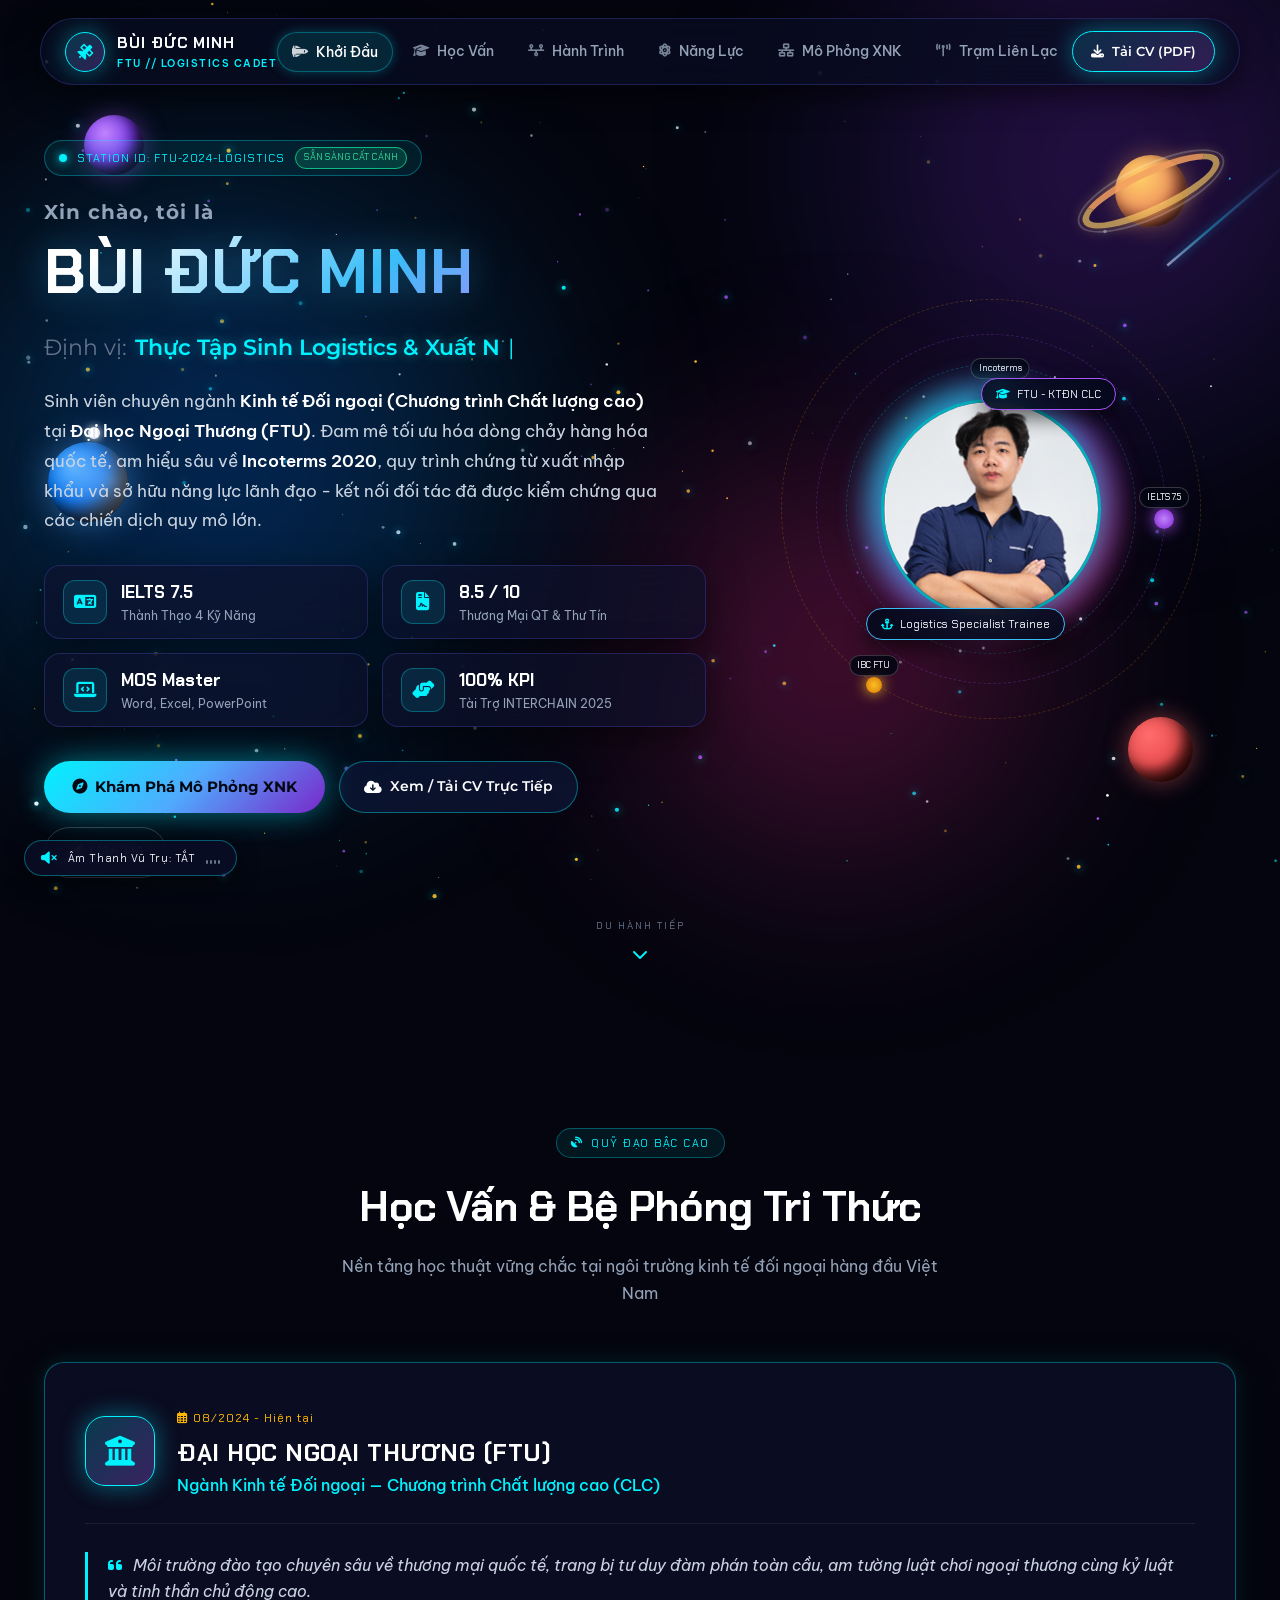
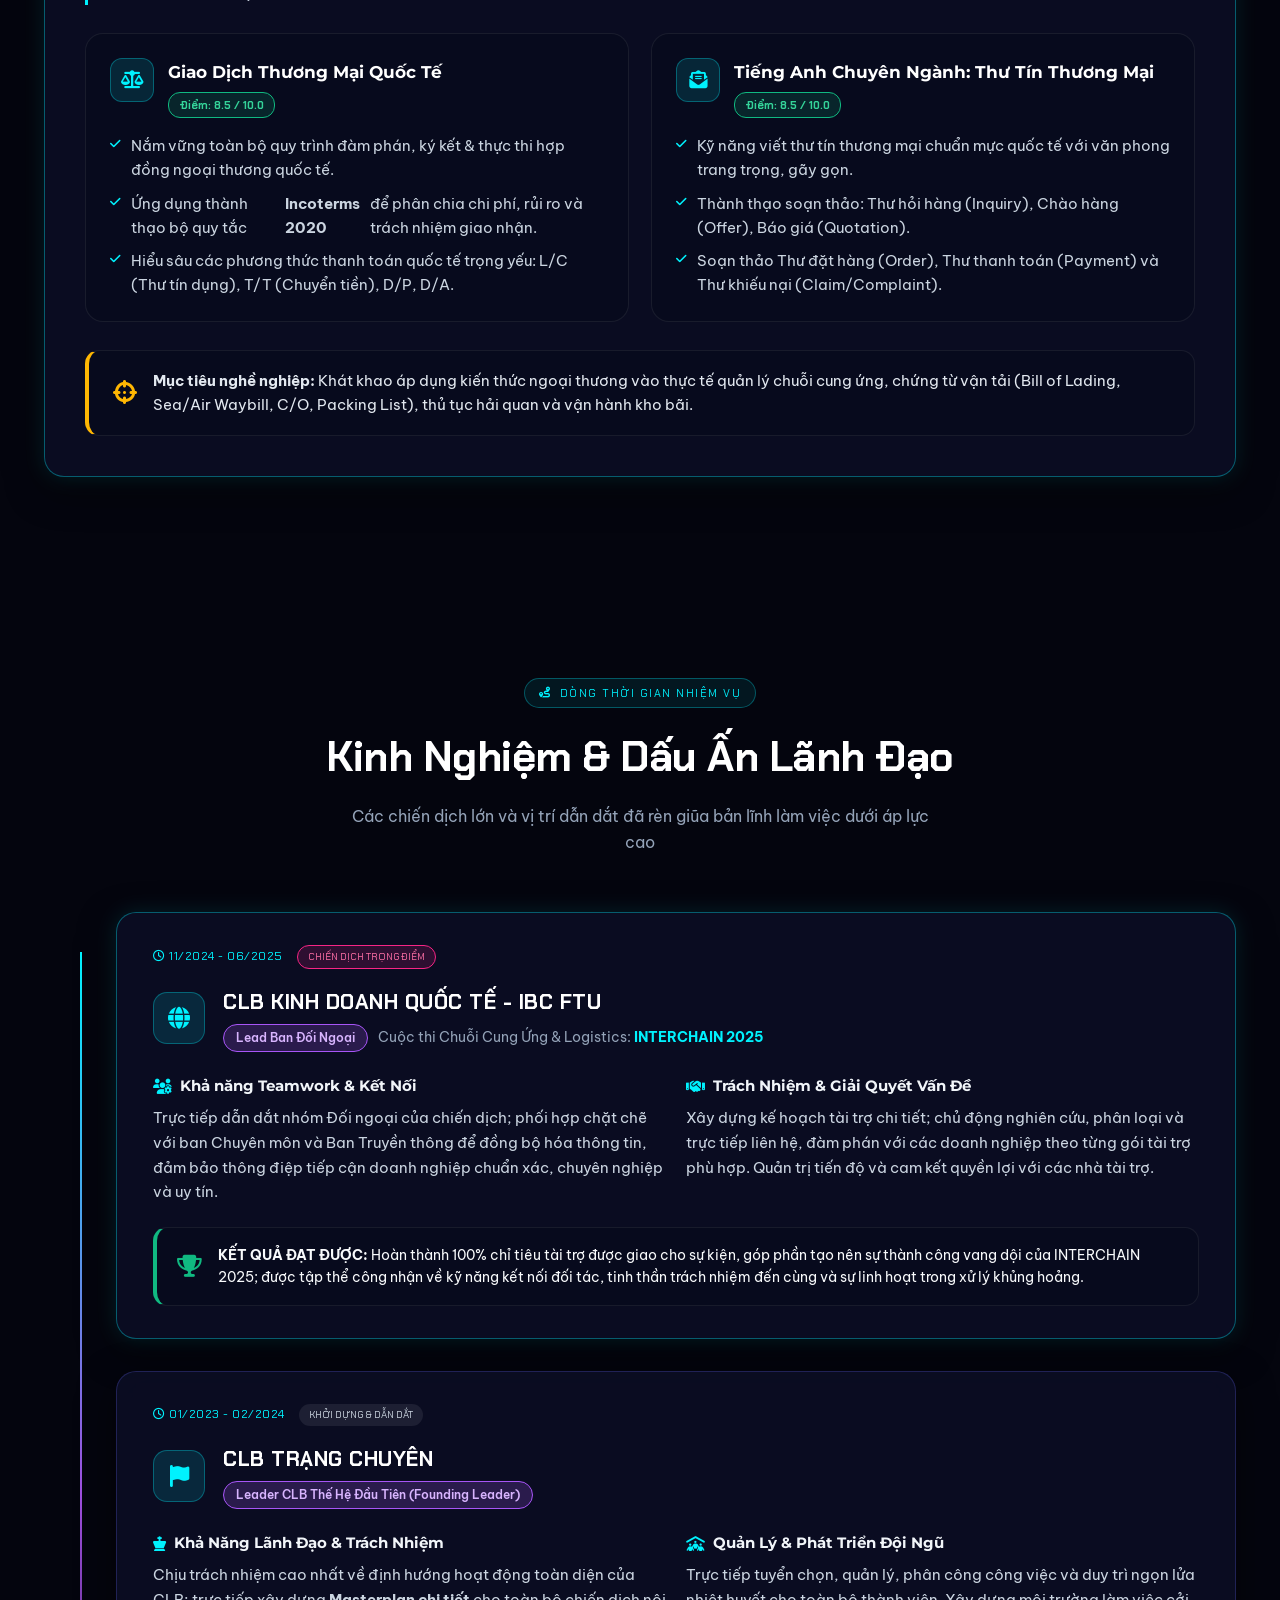
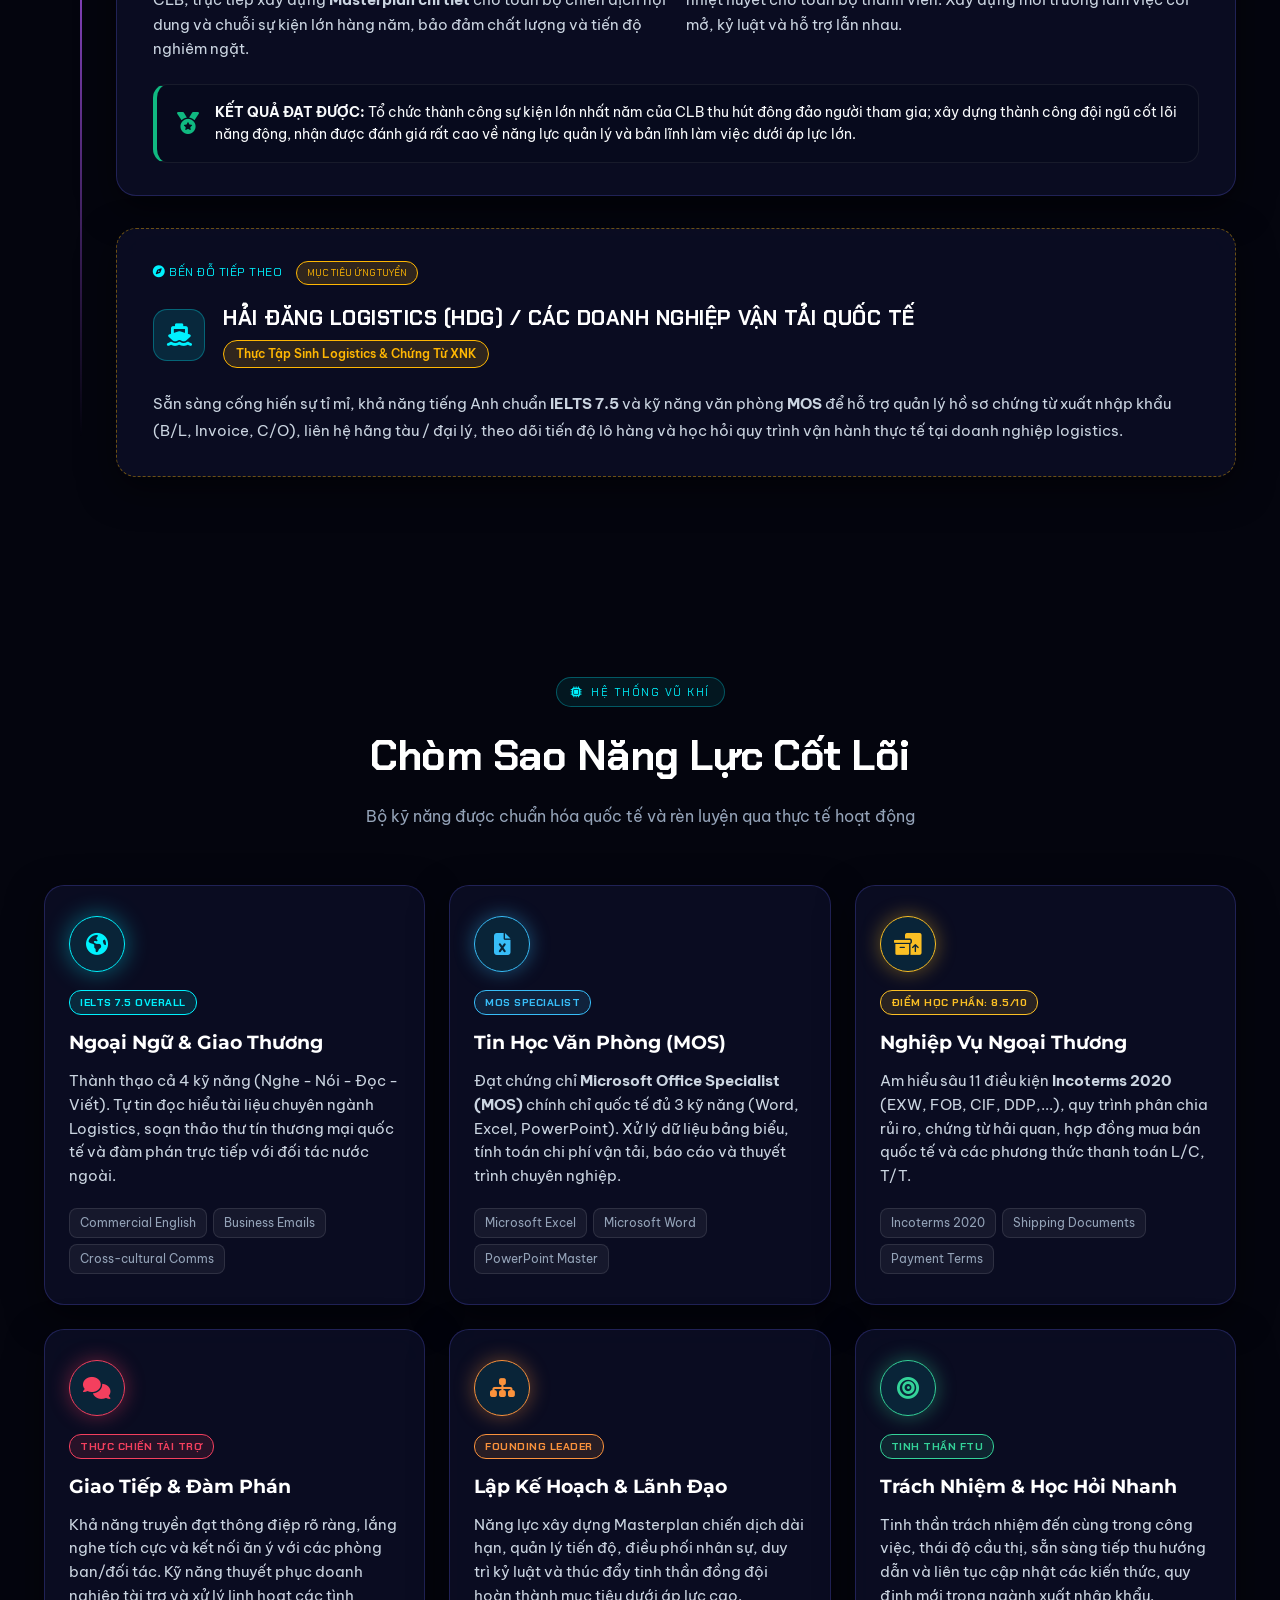
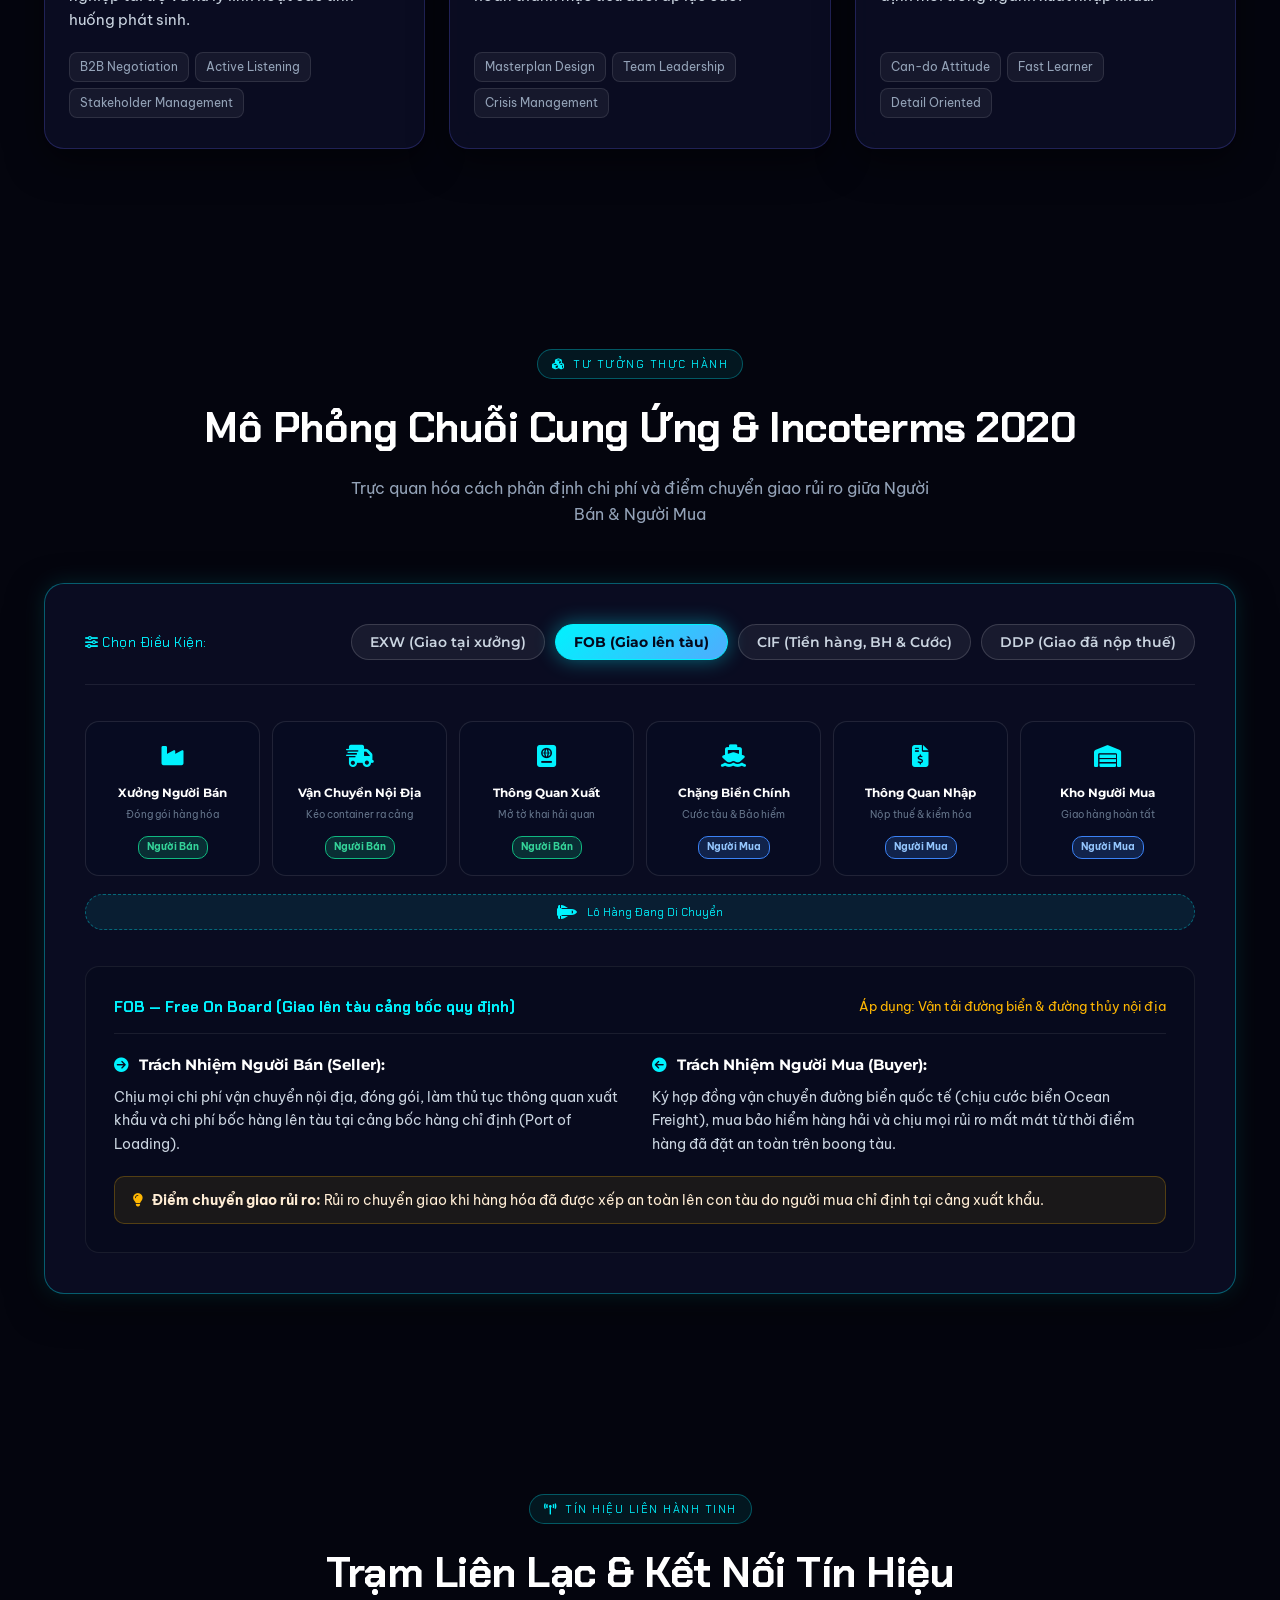
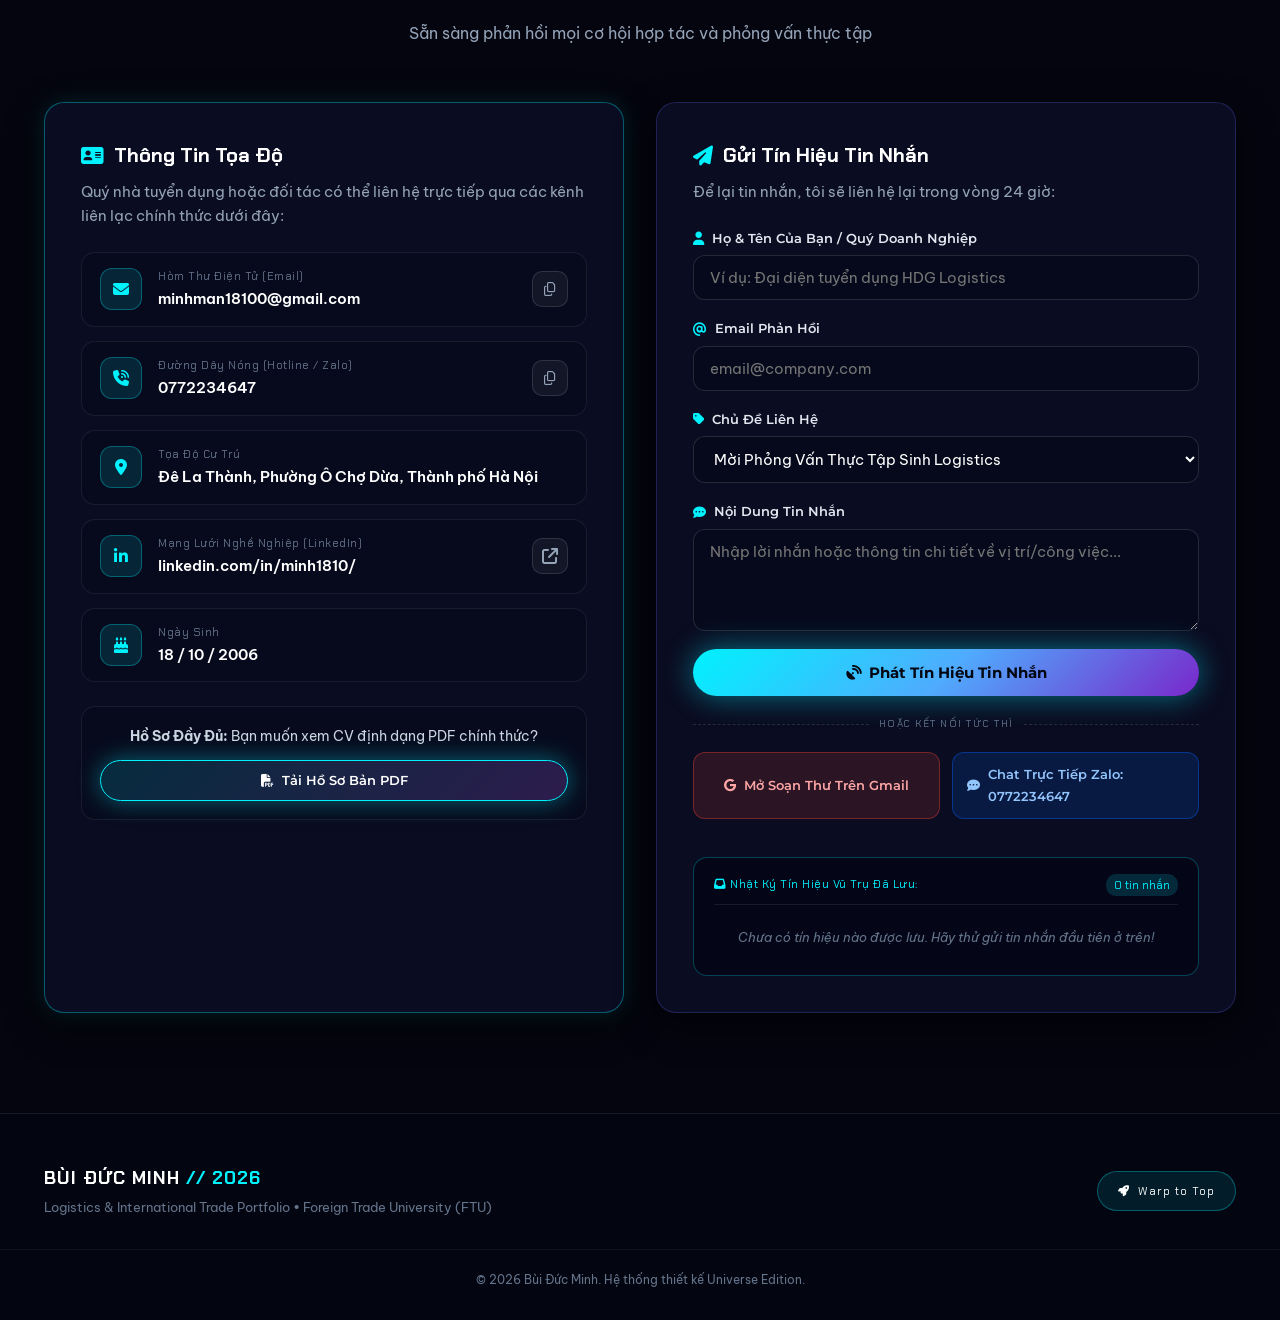
==== commit e084f7e5: "Update index.html" ====
--- a/index.html
+++ b/index.html
@@ -221,7 +221,7 @@
             <div class="avatar-core-wrapper">
               <div class="avatar-glow-halo"></div>
               <div class="avatar-frame">
-                <img src="assets/avatar.png" alt="Chân dung Bùi Đức Minh - FTU" class="avatar-img" />
+                <img src="universe-portfolio/assets/avatar.png" alt="Chân dung Bùi Đức Minh - FTU" class="avatar-img" />
               </div>
               <!-- Floating HUD Data Chip -->
               <div class="avatar-hud-chip top-chip">
@@ -872,4 +872,4 @@
   <script src="script.js?v=2"></script>
 </body>
 
-</html>+</html>
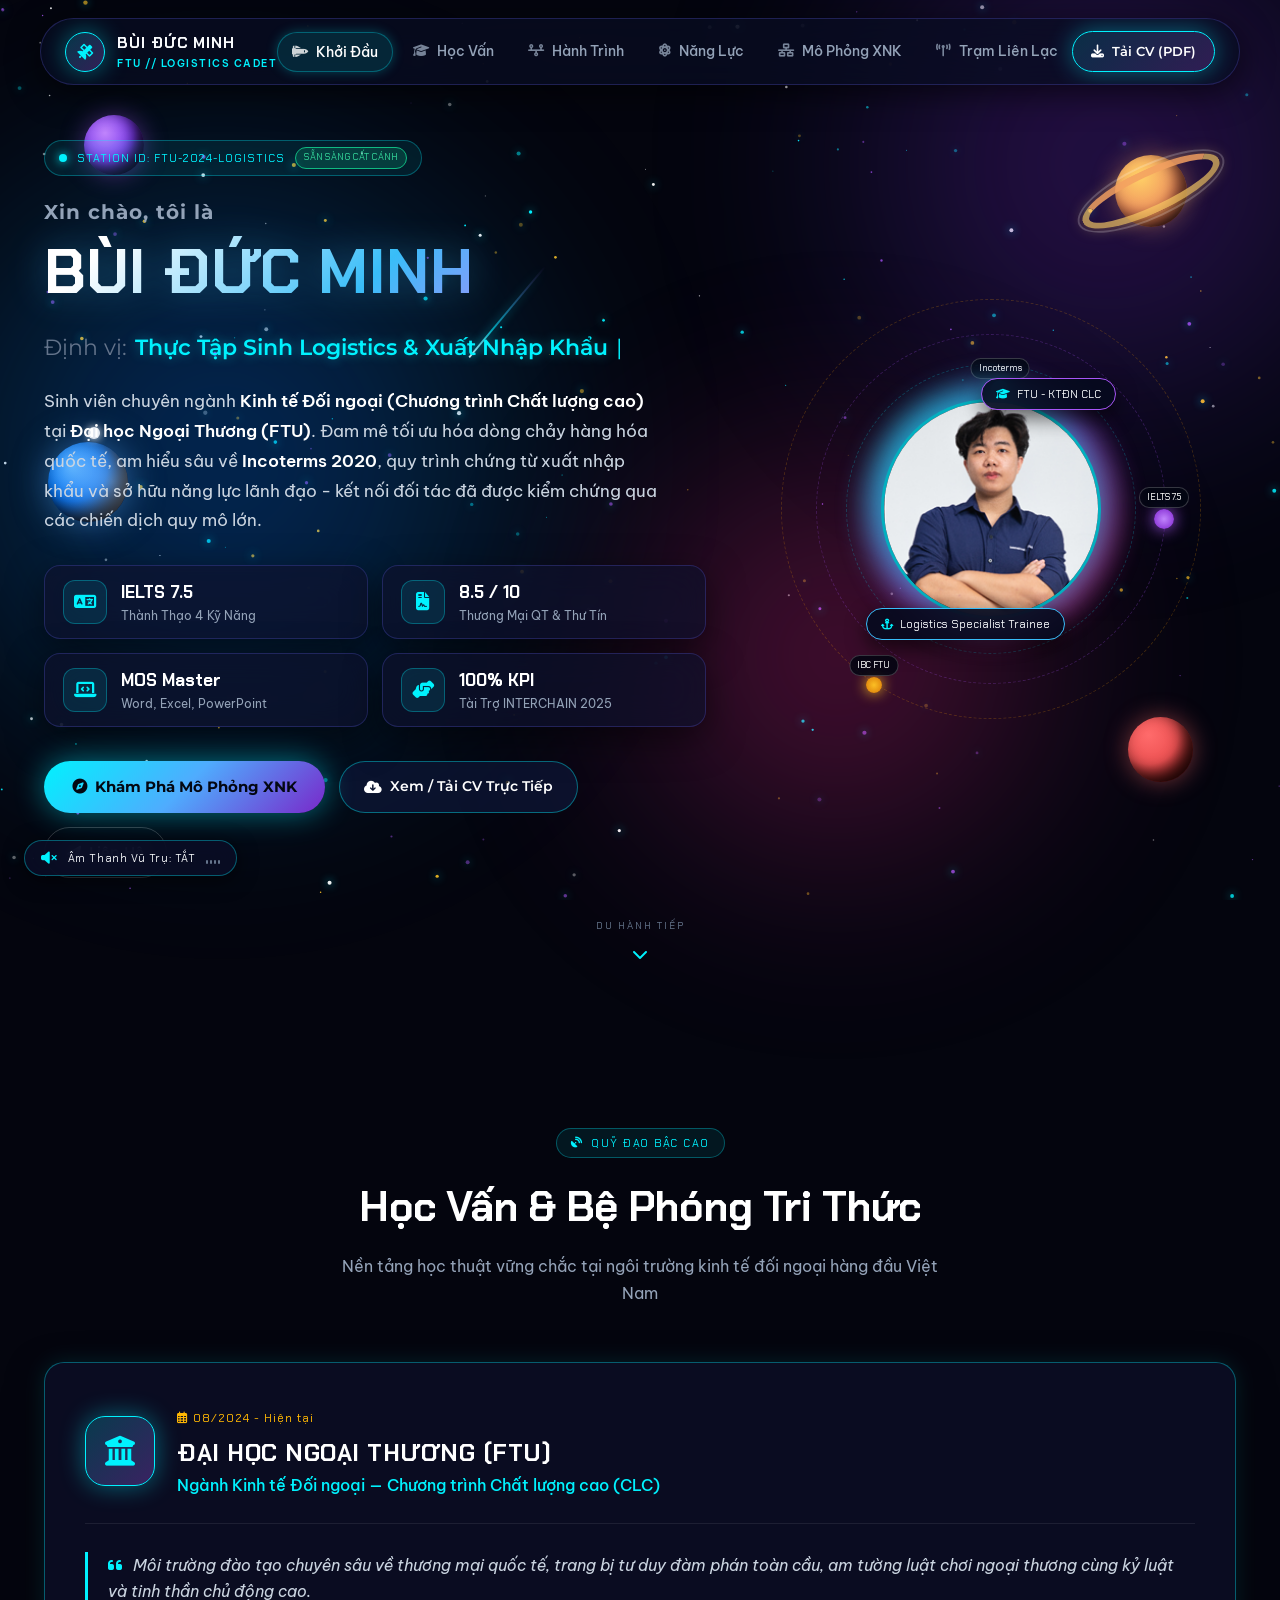
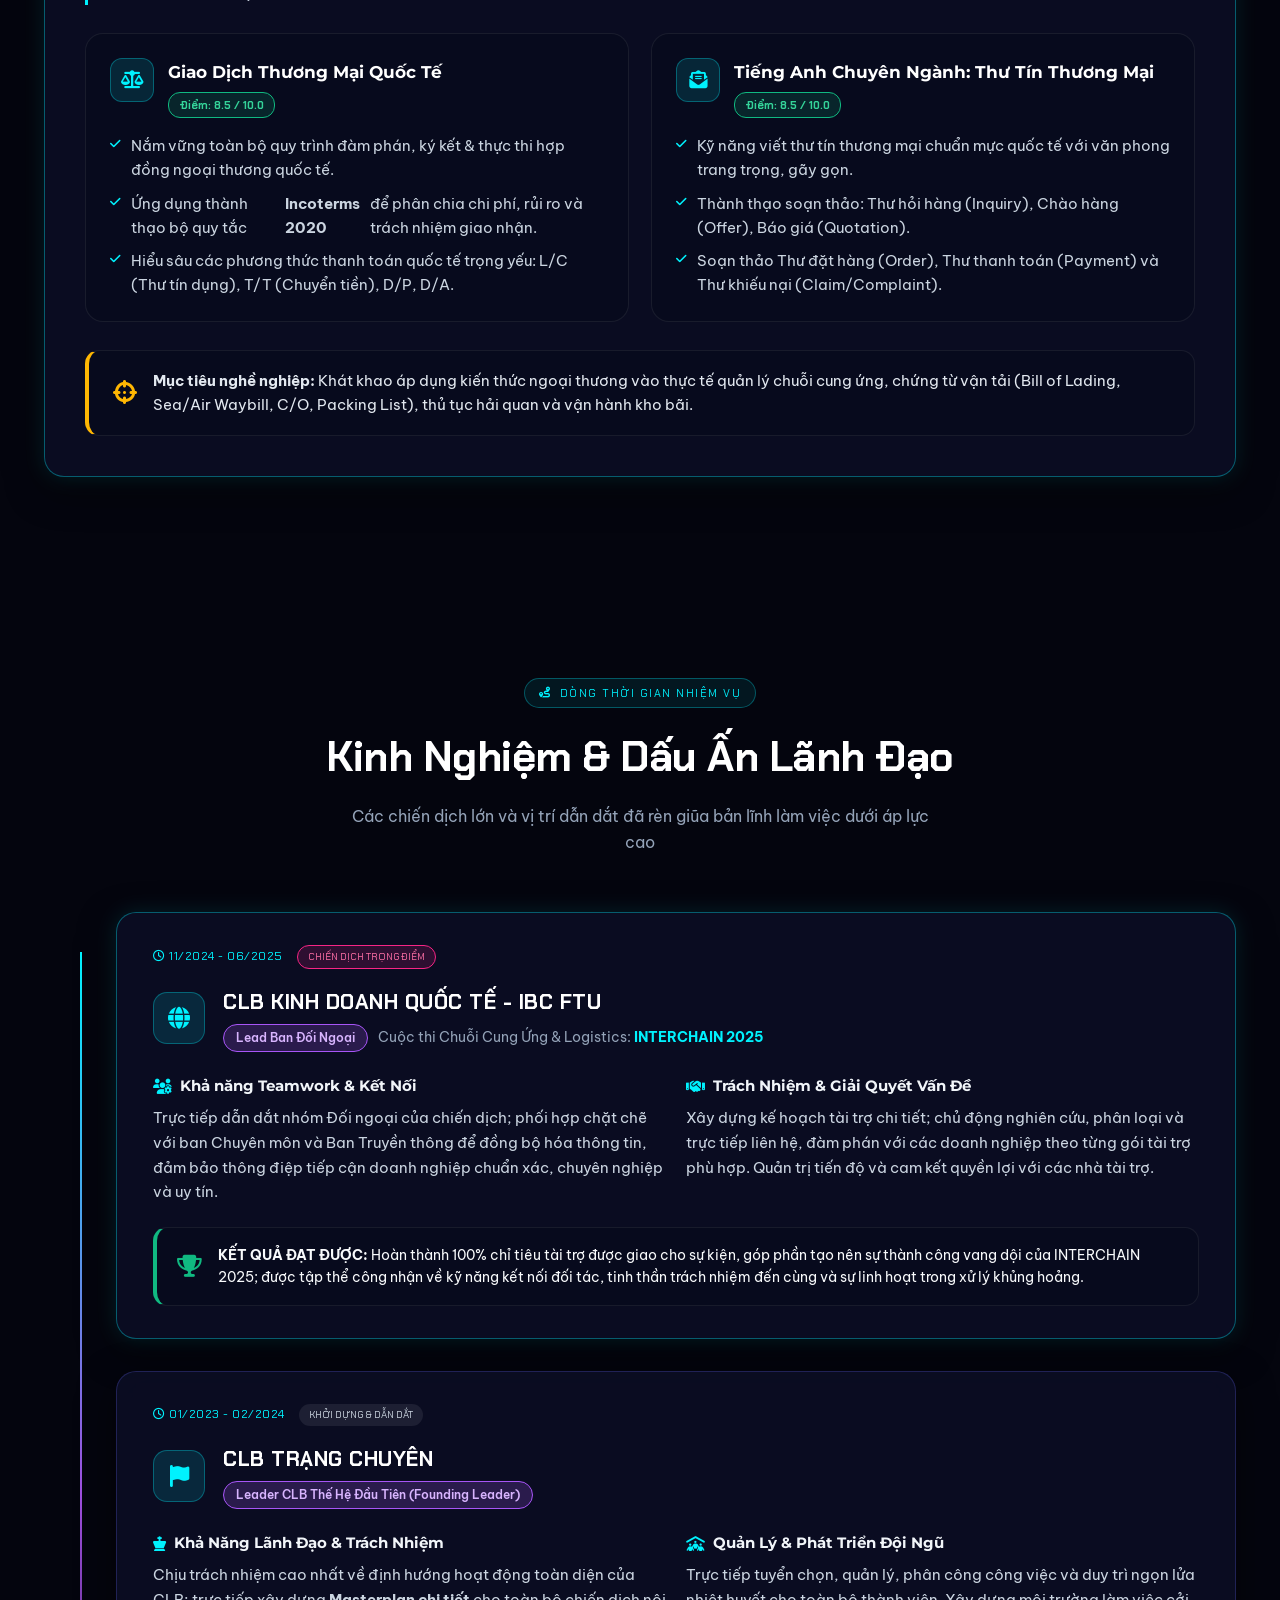
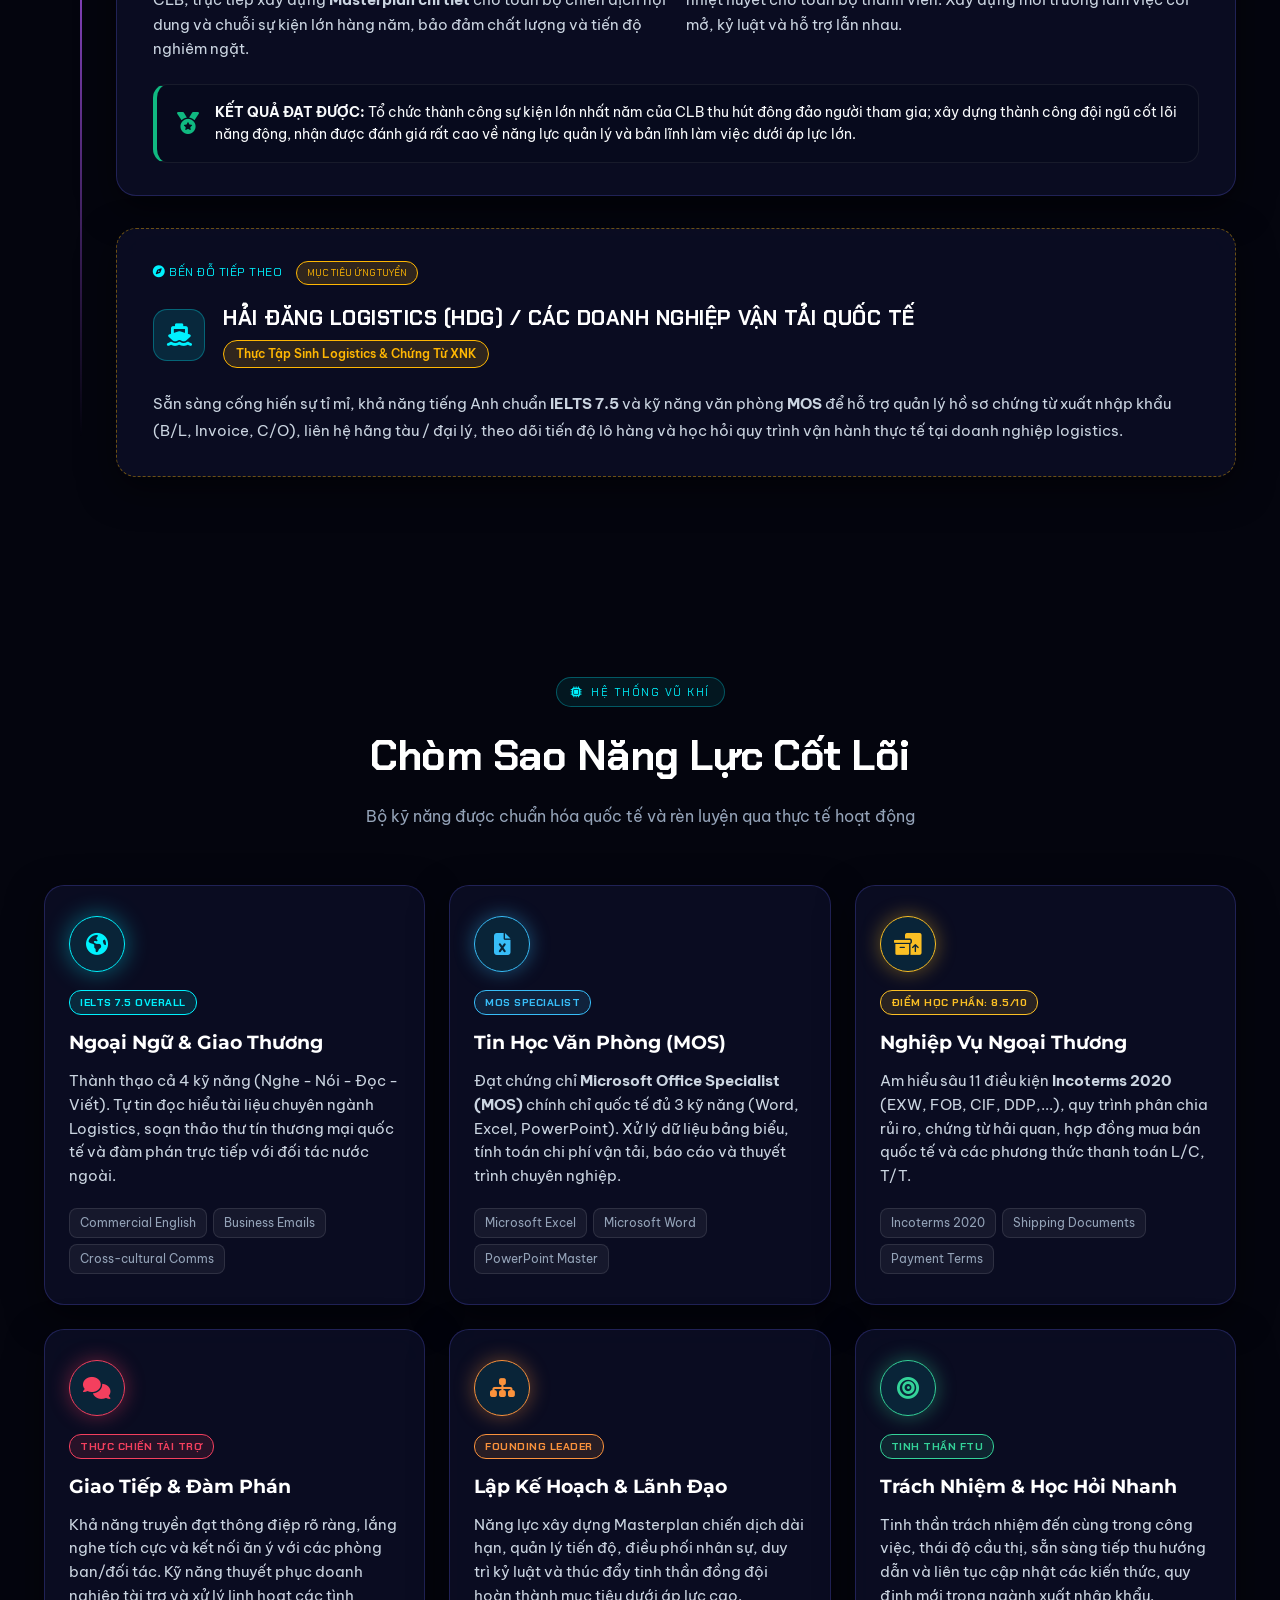
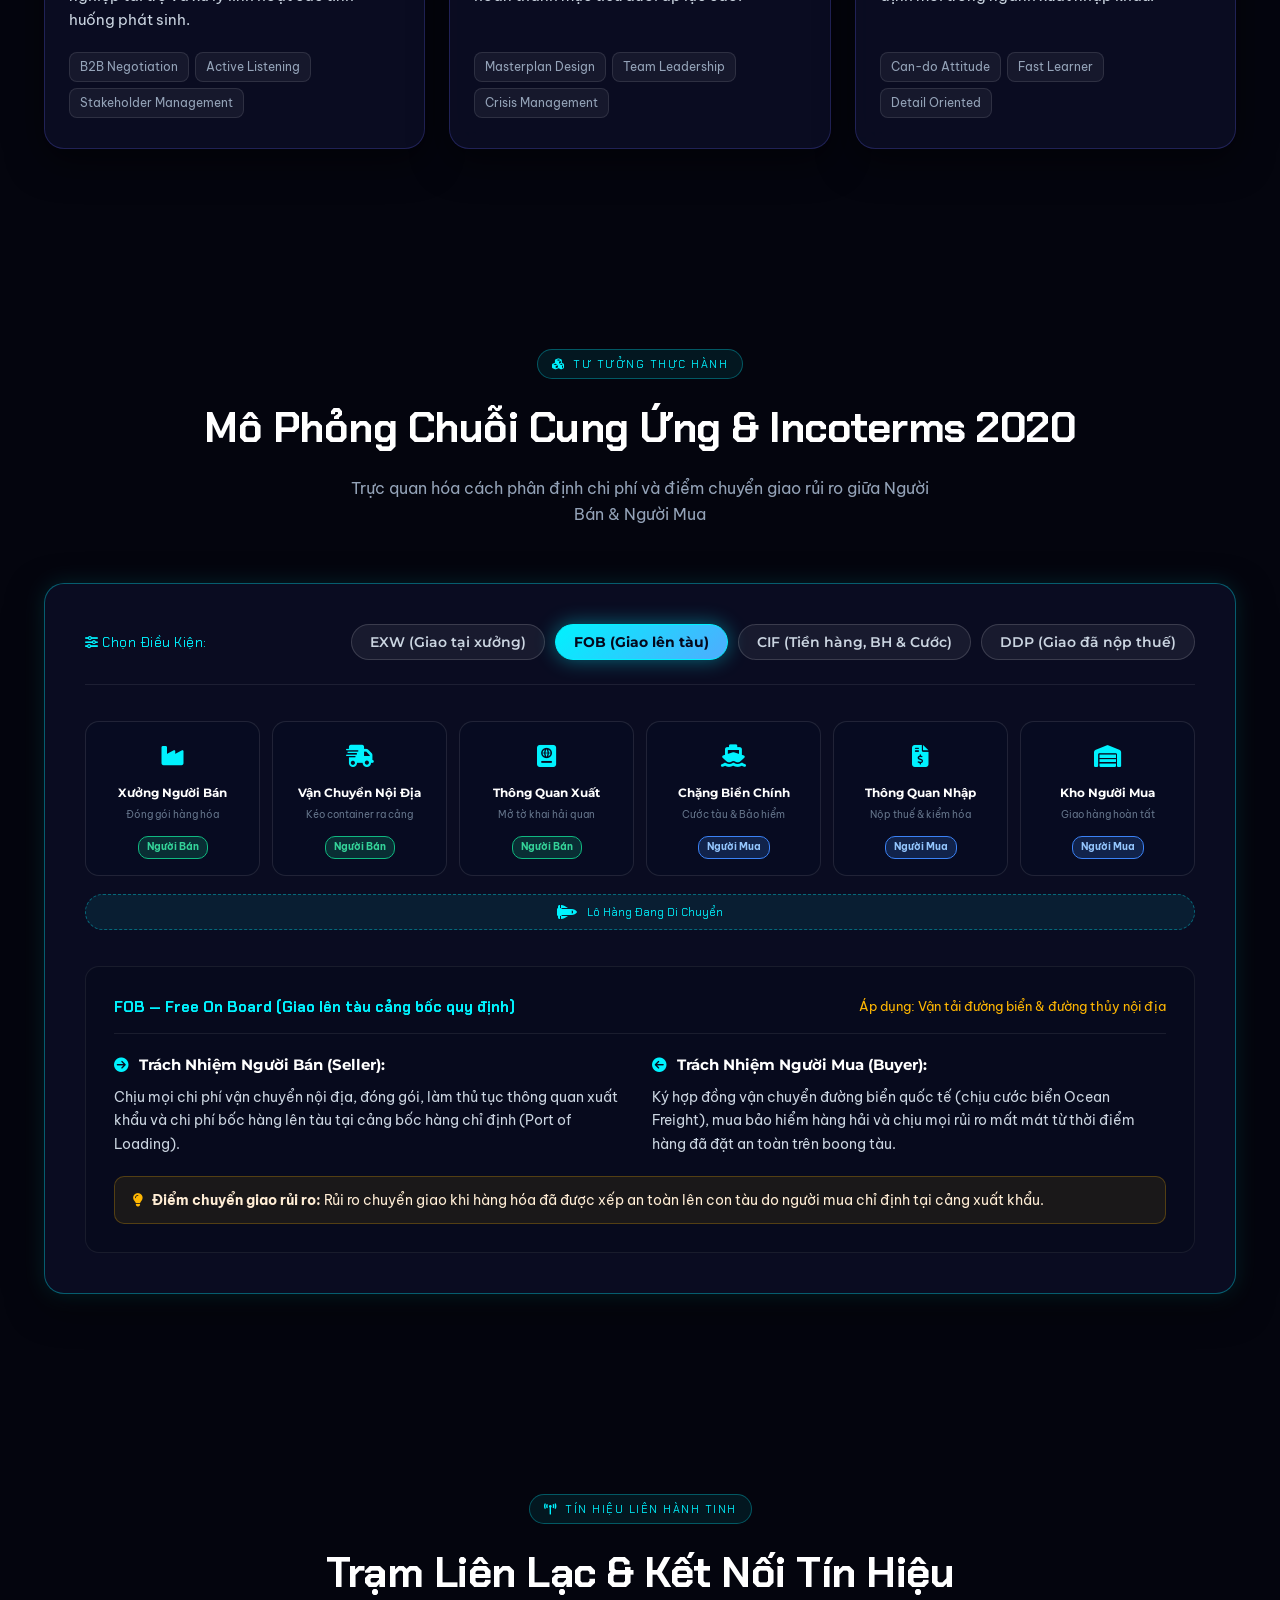
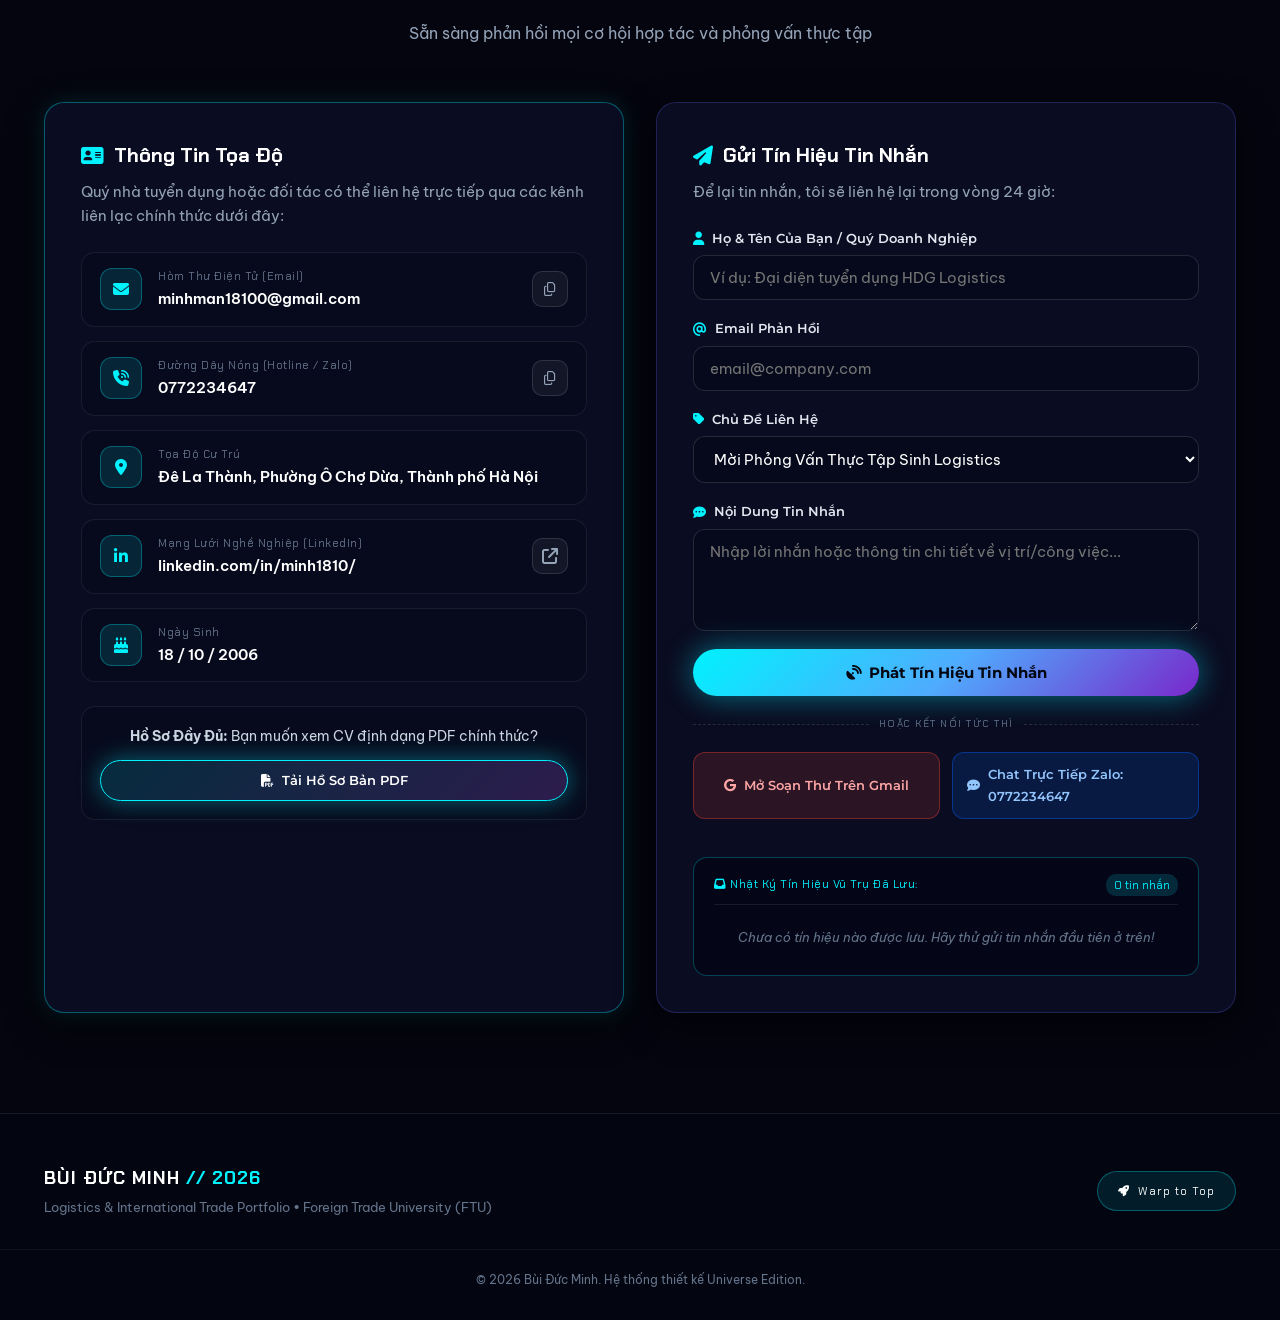
==== commit 7702c068: "Update index.html" ====
--- a/index.html
+++ b/index.html
@@ -67,7 +67,7 @@
       </ul>
 
       <div class="nav-actions">
-        <a href="assets/Bui_Duc_Minh_CV.pdf" target="_blank" class="btn-cosmic-glow" id="btn-download-cv"
+        <a href="assets/universe-portfolio/assets/Bui_Duc_Minh_CV.pdf" target="_blank" class="btn-cosmic-glow" id="btn-download-cv"
           download="CV_Bui_Duc_Minh_Logistics.pdf">
           <i class="fa-solid fa-download"></i>
           <span>Tải CV (PDF)</span>
